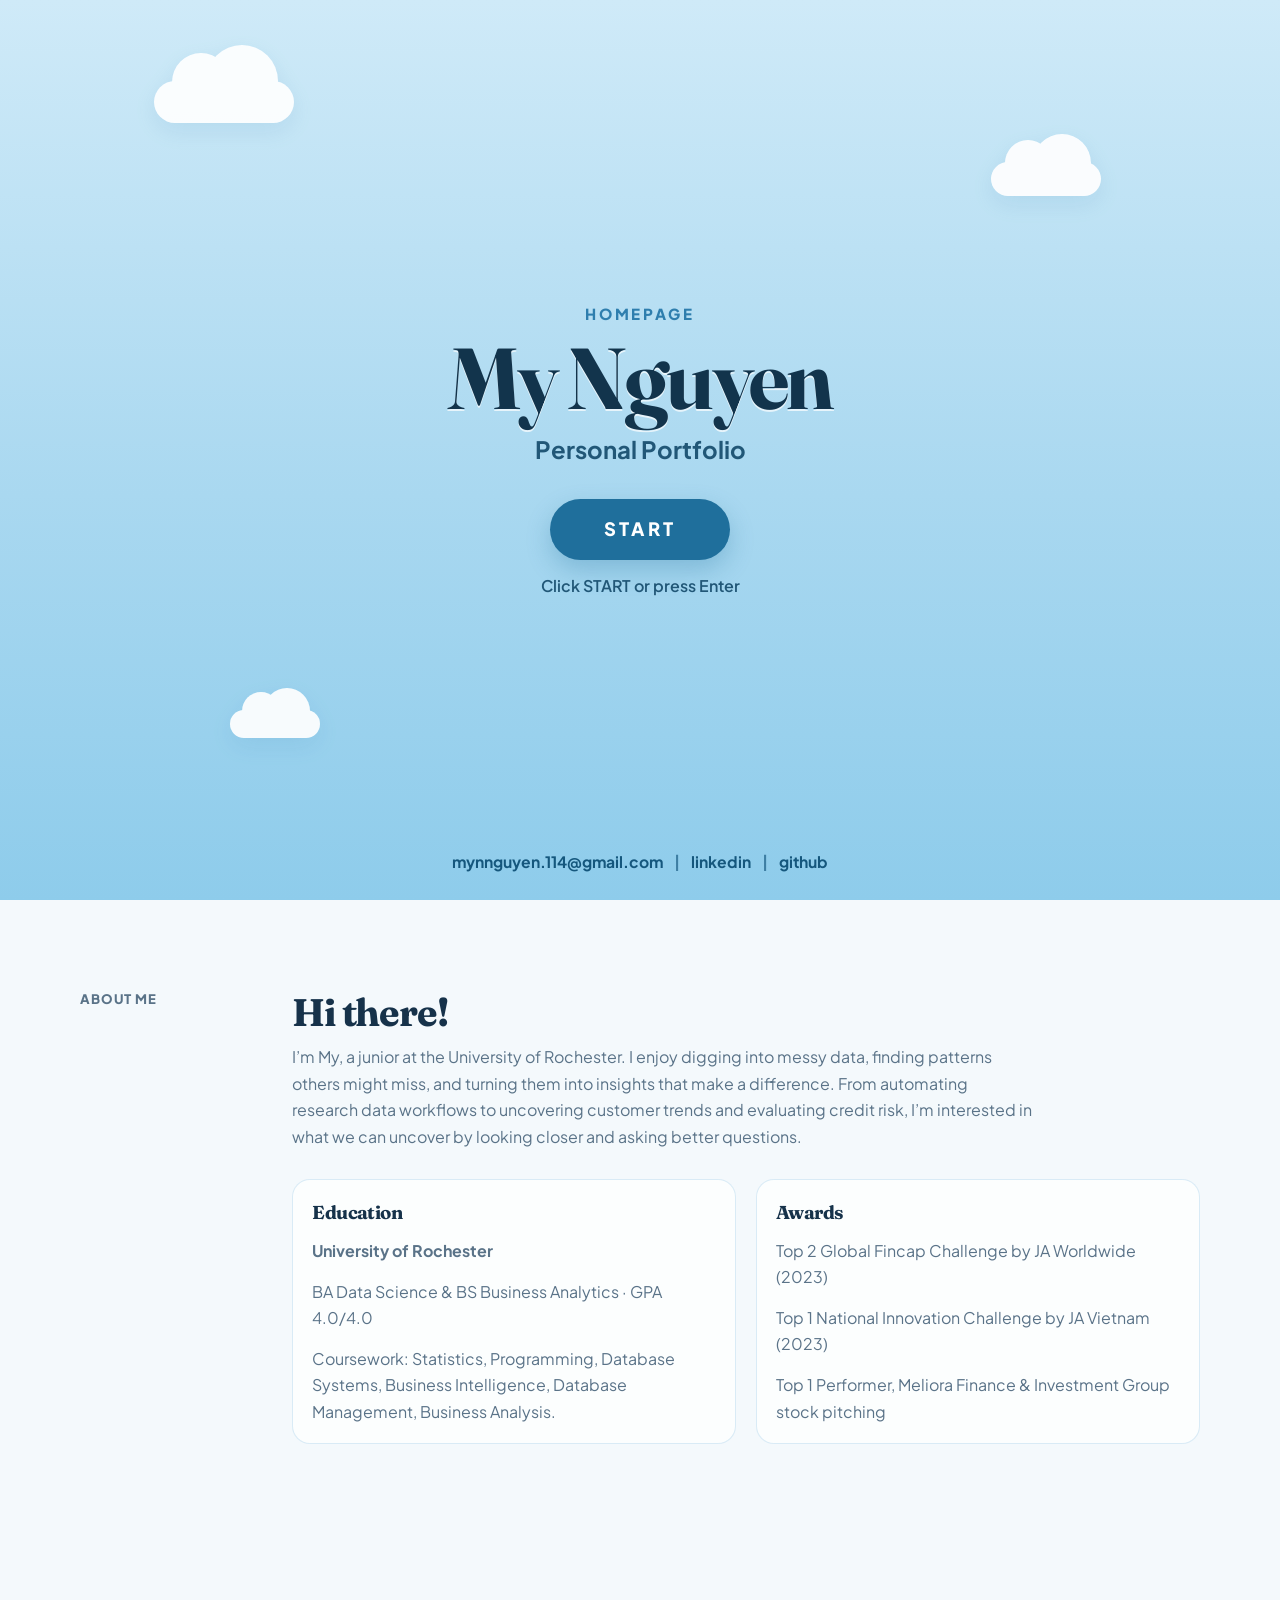
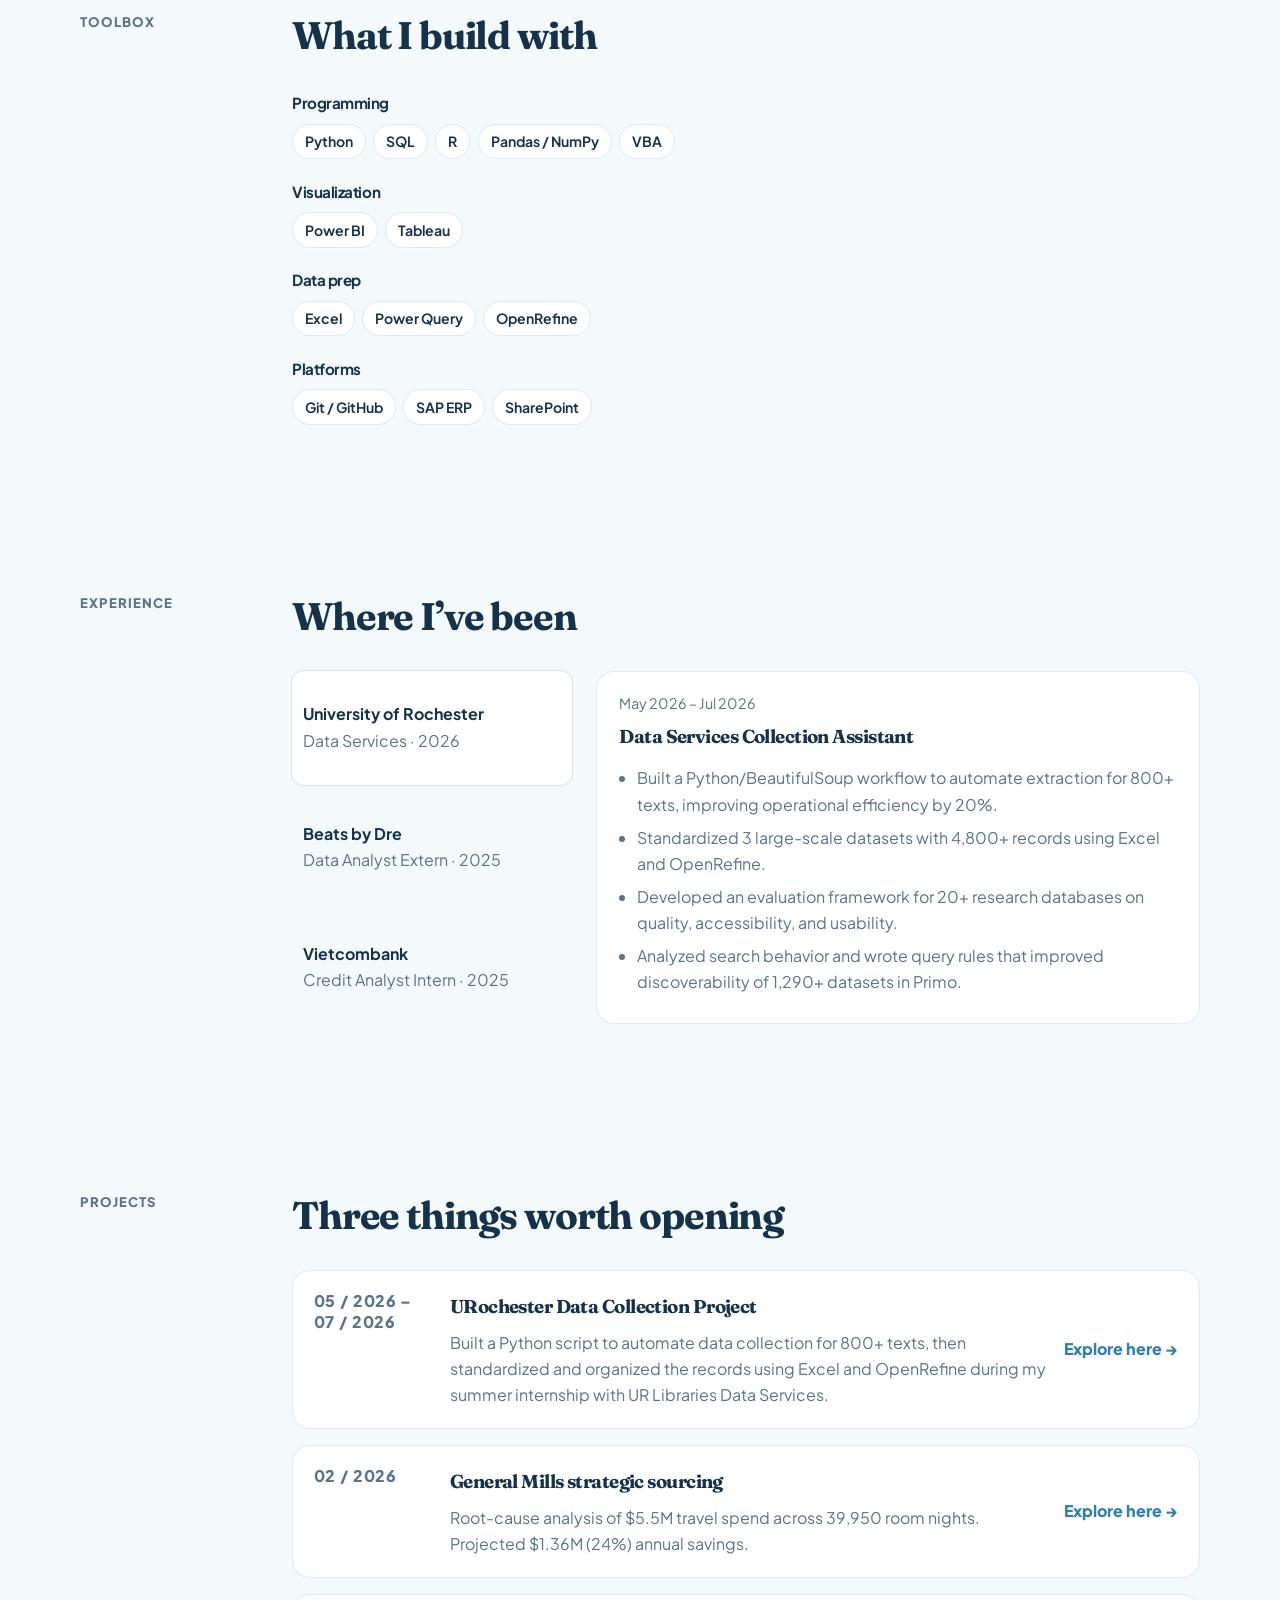
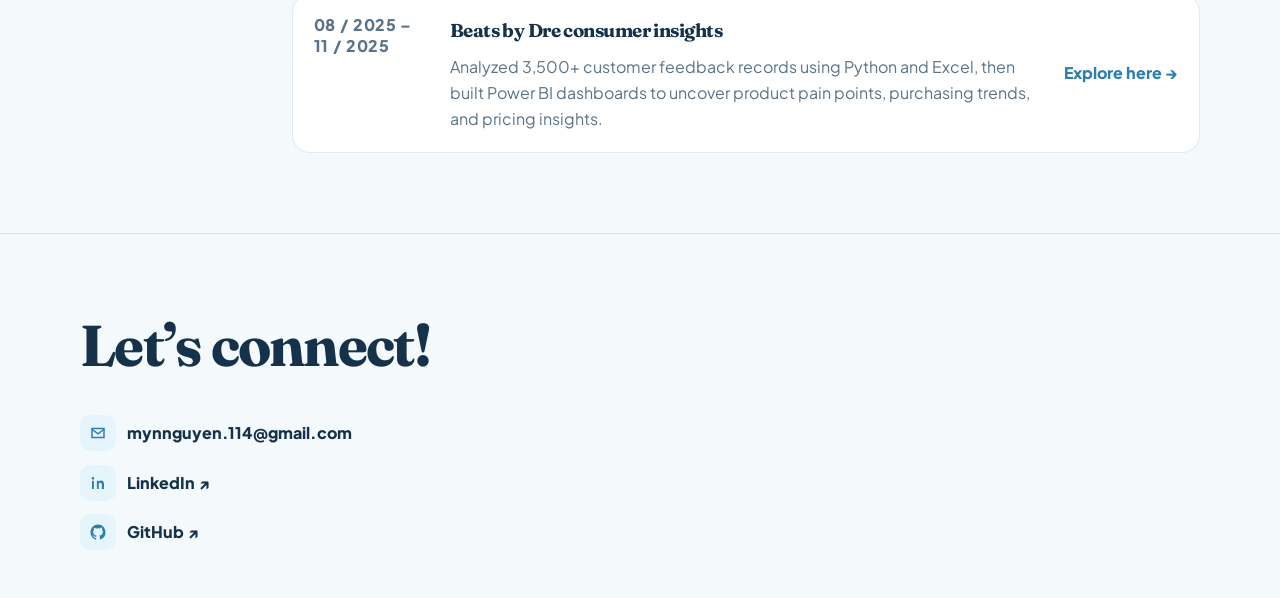
==== index.html @ 5aafb731 "add portfolio website" ====
<!DOCTYPE html>
<html lang="en">
<head>
  <meta charset="UTF-8" />
  <meta name="viewport" content="width=device-width, initial-scale=1.0" />
  <title>My Nguyen | Personal Portfolio</title>
  <meta name="description" content="Personal portfolio of My Nguyen — Aspiring Data Scientist/Data Analyst curious about the patterns and possibilities hidden in data." />
  <link rel="preconnect" href="https://fonts.googleapis.com" />
  <link rel="preconnect" href="https://fonts.gstatic.com" crossorigin />
  <link href="https://fonts.googleapis.com/css2?family=Fraunces:opsz,wght@9..144,500;9..144,650;9..144,700&family=Plus+Jakarta+Sans:wght@400;500;600;700;800&display=swap" rel="stylesheet" />
  <style>
    :root {
      --bg: #f4f9fc;
      --bg-elev: #ffffff;
      --ink: #16324a;
      --muted: #5a7388;
      --line: rgba(92, 168, 214, 0.22);
      --blue: #89c9e8;
      --blue-mid: #5aaad4;
      --blue-deep: #2e7eae;
      --blue-soft: #e6f4fb;
      --shadow: 0 18px 40px rgba(46, 126, 174, 0.1);
      --max: 1120px;
    }
    * { box-sizing: border-box; margin: 0; padding: 0; }
    html { scroll-behavior: smooth; scroll-padding-top: 88px; }
    body {
      font-family: "Plus Jakarta Sans", sans-serif;
      background: var(--bg);
      color: var(--ink);
      line-height: 1.65;
      overflow-x: hidden;
    }
    body::before {
      content: "";
      position: fixed;
      inset: 0;
      pointer-events: none;
      background-image:
        linear-gradient(rgba(90, 170, 212, 0.08) 1px, transparent 1px),
        linear-gradient(90deg, rgba(90, 170, 212, 0.08) 1px, transparent 1px);
      background-size: 72px 72px;
      z-index: 0;
    }
    a { color: inherit; text-decoration: none; }
    .wrap { width: min(var(--max), calc(100% - 2rem)); margin-inline: auto; position: relative; z-index: 1; }
    section { padding: 5rem 0; }
    h1, h2, h3 { font-family: Fraunces, Georgia, serif; letter-spacing: -0.03em; }
    h2 { font-size: clamp(1.8rem, 3vw, 2.5rem); }

    header {
      position: sticky;
      top: 0;
      z-index: 20;
      backdrop-filter: blur(16px);
      background: rgba(244, 249, 252, 0.86);
      border-bottom: 1px solid var(--line);
    }
    .nav {
      display: flex;
      align-items: center;
      justify-content: space-between;
      min-height: 72px;
      gap: 1rem;
    }
    .logo {
      width: 42px;
      height: 42px;
      border-radius: 10px;
      background: #7ec8e8;
      color: #12344c;
      display: grid;
      place-items: center;
      font-weight: 800;
      font-size: 0.85rem;
    }
    nav ul { list-style: none; display: flex; gap: 1.35rem; font-weight: 700; }
    nav a { color: var(--muted); }
    nav a:hover, nav a.active { color: var(--ink); }
    .menu-btn {
      display: none;
      border: 1px solid var(--line);
      background: #fff;
      border-radius: 999px;
      padding: 0.45rem 0.85rem;
      font-weight: 700;
      cursor: pointer;
    }

    .hero { min-height: calc(100vh - 72px); display: grid; align-content: center; padding-top: 4rem; }
    .hero .meta { color: var(--muted); font-size: 0.85rem; font-weight: 700; letter-spacing: 0.16em; text-transform: uppercase; margin-bottom: 1.4rem; }
    .hero h1 { font-size: clamp(3.2rem, 9vw, 7rem); line-height: 0.92; }
    .hero h1 em { font-style: normal; color: var(--blue-deep); }
    .hero .lead { max-width: 40rem; margin-top: 1.4rem; font-size: 1.15rem; color: var(--muted); }
    .hero .lead strong { color: var(--ink); font-weight: 700; }
    .cta-row { display: flex; flex-wrap: wrap; gap: 0.8rem; margin-top: 1.8rem; }
    .btn {
      display: inline-flex;
      align-items: center;
      gap: 0.4rem;
      padding: 0.78rem 1.15rem;
      border-radius: 999px;
      font-weight: 800;
      border: 1.5px solid var(--ink);
    }
    .btn-primary { background: var(--ink); color: #f4f9fc; }
    .btn-primary:hover { background: var(--blue-deep); border-color: var(--blue-deep); }
    .btn-ghost { background: #fff; }
    .btn-ghost:hover { border-color: var(--blue-mid); color: var(--blue-deep); }

    .split {
      display: grid;
      grid-template-columns: 180px 1fr;
      gap: 2rem;
      align-items: start;
    }
    .split > .label {
      font-size: 0.82rem;
      font-weight: 800;
      letter-spacing: 0.08em;
      text-transform: uppercase;
      color: var(--muted);
      padding-top: 0.45rem;
    }
    .about p { color: var(--muted); max-width: 62ch; }
    .about p + p { margin-top: 0.9rem; }
    .edu-awards {
      display: grid;
      grid-template-columns: 1fr 1fr;
      gap: 1.2rem;
      margin-top: 1.8rem;
    }
    .panel {
      border: 1px solid var(--line);
      border-radius: 18px;
      padding: 1.15rem 1.2rem;
      background: rgba(255,255,255,0.72);
    }
    .panel h3 { margin-bottom: 0.55rem; }
    .panel p { color: var(--muted); margin-top: 0.35rem; }

    .skill-groups { display: grid; gap: 1.2rem; }
    .skill-groups h3 { font-family: "Plus Jakarta Sans", sans-serif; font-size: 0.95rem; margin-bottom: 0.55rem; }
    .chips { display: flex; flex-wrap: wrap; gap: 0.45rem; }
    .chip {
      border: 1px solid var(--line);
      background: #fff;
      border-radius: 999px;
      padding: 0.32rem 0.75rem;
      font-size: 0.88rem;
      font-weight: 650;
    }

    .exp-layout {
      display: grid;
      grid-template-columns: 280px 1fr;
      gap: 1.5rem;
    }
    .exp-nav { display: grid; gap: 0.35rem; }
    .exp-tab {
      text-align: left;
      border: 0;
      background: transparent;
      padding: 0.75rem 0.7rem;
      border-radius: 12px;
      cursor: pointer;
      font: inherit;
      color: var(--muted);
    }
    .exp-tab strong { display: block; color: var(--ink); }
    .exp-tab.active { background: #fff; box-shadow: 0 0 0 1px var(--line); }
    .exp-detail {
      border: 1px solid var(--line);
      border-radius: 18px;
      padding: 1.3rem 1.4rem;
      background: #fff;
      min-height: 280px;
    }
    .exp-detail .when { color: var(--muted); font-size: 0.9rem; }
    .exp-detail h3 { margin: 0.35rem 0 0.8rem; }
    .exp-detail ul { margin-left: 1.1rem; color: var(--muted); }
    .exp-detail li { margin-bottom: 0.4rem; }
    .exp-panel { display: none; }
    .exp-panel.active { display: block; }

    .work-list { display: grid; gap: 1rem; }
    .work-card {
      display: grid;
      grid-template-columns: 120px 1fr auto;
      gap: 1rem;
      align-items: start;
      border: 1px solid var(--line);
      border-radius: 18px;
      padding: 1.2rem 1.3rem;
      background: #fff;
    }
    .work-card:hover { border-color: var(--blue-mid); }
    .work-num { font-weight: 800; color: var(--blue-deep); letter-spacing: 0.04em; line-height: 1.35; }
    .work-card h3 { margin: 0.15rem 0 0.4rem; }
    .work-card p { color: var(--muted); }
    .work-link {
      font-weight: 800;
      color: var(--blue-deep);
      white-space: nowrap;
      align-self: center;
    }
    .work-link:hover { text-decoration: underline; }

    footer {
      border-top: 1px solid var(--line);
      padding: 4rem 0 3rem;
    }
    footer h2 { font-size: clamp(2.2rem, 5vw, 3.6rem); margin-bottom: 1.4rem; }
    .contact-row {
      display: flex;
      flex-direction: column;
      align-items: flex-start;
      gap: 0.85rem;
      font-weight: 800;
    }
    .contact-row a {
      display: inline-flex;
      align-items: center;
      gap: 0.7rem;
    }
    .contact-row a:hover { color: var(--blue-deep); text-decoration: underline; }
    .contact-icon {
      width: 36px;
      height: 36px;
      border-radius: 10px;
      background: var(--blue-soft);
      color: var(--blue-deep);
      display: grid;
      place-items: center;
      flex-shrink: 0;
    }

    .start-screen {
      position: fixed;
      inset: 0;
      z-index: 80;
      display: grid;
      place-items: center;
      background: linear-gradient(180deg, #cfeaf8 0%, #a9d8f0 55%, #8ecceb 100%);
      overflow: hidden;
      text-align: center;
      padding: 1.5rem;
    }
    .start-screen.is-leaving { opacity: 0; pointer-events: none; transition: opacity 0.45s ease; }
    .start-screen.is-gone { display: none; }
    .cloud {
      position: absolute;
      background: #fff;
      border-radius: 999px;
      opacity: 0.92;
      filter: drop-shadow(0 8px 12px rgba(46, 126, 174, 0.12));
    }
    .cloud::before, .cloud::after {
      content: "";
      position: absolute;
      background: #fff;
      border-radius: 50%;
    }
    .cloud-a { width: 140px; height: 42px; top: 9%; left: 12%; animation: drift 18s linear infinite; }
    .cloud-a::before { width: 58px; height: 58px; left: 18px; top: -28px; }
    .cloud-a::after { width: 72px; height: 72px; left: 52px; top: -36px; }
    .cloud-b { width: 110px; height: 34px; top: 18%; right: 14%; animation: drift 22s linear infinite reverse; }
    .cloud-b::before { width: 46px; height: 46px; left: 14px; top: -22px; }
    .cloud-b::after { width: 58px; height: 58px; left: 42px; top: -28px; }
    .cloud-c { width: 90px; height: 28px; bottom: 18%; left: 18%; animation: drift 20s linear infinite; }
    .cloud-c::before { width: 38px; height: 38px; left: 12px; top: -18px; }
    .cloud-c::after { width: 46px; height: 46px; left: 34px; top: -22px; }
    @keyframes drift {
      0%, 100% { transform: translateX(0); }
      50% { transform: translateX(18px); }
    }
    .start-inner { position: relative; z-index: 1; }
    .start-kicker {
      font-size: 0.95rem;
      font-weight: 800;
      letter-spacing: 0.18em;
      text-transform: uppercase;
      color: var(--blue-deep);
      margin-bottom: 0.6rem;
    }
    .start-inner h1 {
      font-size: clamp(3rem, 8vw, 5.4rem);
      color: #12344c;
      line-height: 1;
      text-shadow: 0 2px 0 rgba(255, 255, 255, 0.7);
    }
    .start-sub {
      margin: 0.55rem 0 1.8rem;
      font-size: clamp(1.15rem, 2.4vw, 1.5rem);
      font-weight: 700;
      color: #215777;
    }
    .start-btn {
      display: inline-flex;
      align-items: center;
      justify-content: center;
      min-width: 180px;
      padding: 0.95rem 1.8rem;
      border: 0;
      border-radius: 999px;
      background: #1f6f9c;
      color: #fff;
      font: inherit;
      font-size: 1.15rem;
      font-weight: 800;
      letter-spacing: 0.18em;
      cursor: pointer;
      box-shadow: 0 10px 24px rgba(31, 111, 156, 0.28);
      animation: pulse 1.8s ease-in-out infinite;
    }
    .start-btn:hover, .start-btn:focus-visible {
      background: #15577d;
      outline: 3px solid #fff;
      outline-offset: 3px;
    }
    @keyframes pulse {
      0%, 100% { transform: translateY(0); }
      50% { transform: translateY(-5px); }
    }
    .start-hint { margin-top: 0.85rem; color: #215777; font-weight: 600; }
    .start-links {
      position: absolute;
      bottom: 1.6rem;
      left: 50%;
      transform: translateX(-50%);
      z-index: 1;
      display: flex;
      align-items: center;
      gap: 0.7rem;
      font-weight: 700;
      color: #15577d;
      font-size: 0.98rem;
      white-space: nowrap;
    }
    .start-links a:hover { text-decoration: underline; }
    .start-sep { color: #3d7ea3; }
    body.start-lock { overflow: hidden; }
    @media (prefers-reduced-motion: reduce) {
      .cloud, .start-btn { animation: none; }
      .start-screen.is-leaving { transition: none; }
    }

    @media (max-width: 860px) {
      .split, .edu-awards, .exp-layout, .work-card {
        grid-template-columns: 1fr;
      }
      .work-link { justify-self: start; }
      nav ul {
        display: none;
        position: absolute;
        right: 1rem;
        top: 72px;
        flex-direction: column;
        background: #fff;
        border: 1px solid var(--line);
        border-radius: 14px;
        padding: 0.8rem 1rem;
        box-shadow: var(--shadow);
      }
      nav ul.open { display: flex; }
      .menu-btn { display: inline-block; }
      section { padding: 3.4rem 0; }
    }
  </style>
</head>
<body class="start-lock">
  <div class="start-screen" id="startScreen" role="dialog" aria-label="Start screen">
    <span class="cloud cloud-a" aria-hidden="true"></span>
    <span class="cloud cloud-b" aria-hidden="true"></span>
    <span class="cloud cloud-c" aria-hidden="true"></span>
    <div class="start-inner">
      <p class="start-kicker">Homepage</p>
      <h1>My Nguyen</h1>
      <p class="start-sub">Personal Portfolio</p>
      <button class="start-btn" id="startBtn" type="button">START</button>
      <p class="start-hint">Click START or press Enter</p>
    </div>
    <p class="start-links">
      <a href="mailto:mynnguyen.114@gmail.com">mynnguyen.114@gmail.com</a>
      <span class="start-sep" aria-hidden="true">|</span>
      <a href="https://www.linkedin.com/in/mynguyen1104/" target="_blank" rel="noopener">linkedin</a>
      <span class="start-sep" aria-hidden="true">|</span>
      <a href="https://github.com/mynguyen121" target="_blank" rel="noopener">github</a>
    </p>
  </div>

  <header>
    <div class="wrap nav">
      <a class="logo" href="#top">MN</a>
      <button class="menu-btn" id="menuBtn" aria-expanded="false" aria-controls="navLinks">Menu</button>
      <nav>
        <ul id="navLinks">
          <li><a href="#about">About</a></li>
          <li><a href="#skills">Skills</a></li>
          <li><a href="#experience">Experience</a></li>
          <li><a href="#work">Projects</a></li>
          <li><a href="#contact">Contact</a></li>
        </ul>
      </nav>
    </div>
  </header>

  <main id="top" class="wrap">
    <section class="hero" id="home">
      <p class="meta">Junior · University of Rochester</p>
      <h1>My<em> Nguyen</em></h1>
      <p class="lead">
        Aspiring Data Scientist/Data Analyst curious about the
        <strong>patterns and possibilities</strong> hidden in data.
      </p>
      <div class="cta-row">
        <a class="btn btn-primary" href="#work">See the work</a>
        <a class="btn btn-ghost" href="#experience">See my experience</a>
      </div>
    </section>

    <section id="about me" class="about">
      <div class="split">
        <p class="label">About Me</p>
        <div>
          <h2>Hi there!</h2>
          <p>
            I’m My, a junior at the University of Rochester. I enjoy
            digging into messy data, finding patterns others might miss, and turning
            them into insights that make a difference. From automating research data
            workflows to uncovering customer trends and evaluating credit risk, I’m
            interested in what we can uncover by looking closer and asking better questions.
          </p>
          <div class="edu-awards">
            <article class="panel">
              <h3>Education</h3>
              <p><strong>University of Rochester</strong></p>
              <p>BA Data Science &amp; BS Business Analytics · GPA 4.0/4.0</p>
              <p>Coursework: Statistics, Programming, Database Systems, Business Intelligence, Database Management, Business Analysis.</p>
            </article>
            <article class="panel">
              <h3>Awards</h3>
              <p>Top 2 Global Fincap Challenge by JA Worldwide (2023)</p>
              <p>Top 1 National Innovation Challenge by JA Vietnam (2023)</p>
              <p>Top 1 Performer, Meliora Finance &amp; Investment Group stock pitching</p>
            </article>
          </div>
        </div>
      </div>
    </section>

    <section id="skills">
      <div class="split">
        <p class="label">Toolbox</p>
        <div>
          <h2>What I build with</h2>
          <div class="skill-groups" style="margin-top: 1.4rem;">
            <div>
              <h3>Programming</h3>
              <div class="chips">
                <span class="chip">Python</span>
                <span class="chip">SQL</span>
                <span class="chip">R</span>
                <span class="chip">Pandas / NumPy</span>
                <span class="chip">VBA</span>
              </div>
            </div>
            <div>
              <h3>Visualization</h3>
              <div class="chips">
                <span class="chip">Power BI</span>
                <span class="chip">Tableau</span>
              </div>
            </div>
            <div>
              <h3>Data prep</h3>
              <div class="chips">
                <span class="chip">Excel</span>
                <span class="chip">Power Query</span>
                <span class="chip">OpenRefine</span>
              </div>
            </div>
            <div>
              <h3>Platforms</h3>
              <div class="chips">
                <span class="chip">Git / GitHub</span>
                <span class="chip">SAP ERP</span>
                <span class="chip">SharePoint</span>
              </div>
            </div>
          </div>
        </div>
      </div>
    </section>

    <section id="experience">
      <div class="split">
        <p class="label">Experience</p>
        <div>
          <h2>Where I’ve been</h2>
          <div class="exp-layout" style="margin-top: 1.4rem;">
            <div class="exp-nav" role="tablist">
              <button class="exp-tab active" type="button" data-exp="0"><strong>University of Rochester</strong>Data Services · 2026</button>
              <button class="exp-tab" type="button" data-exp="1"><strong>Beats by Dre</strong>Data Analyst Extern · 2025</button>
              <button class="exp-tab" type="button" data-exp="2"><strong>Vietcombank</strong>Credit Analyst Intern · 2025</button>
            </div>
            <div>
              <article class="exp-detail exp-panel active" data-exp="0">
                <p class="when">May 2026 – Jul 2026</p>
                <h3>Data Services Collection Assistant</h3>
                <ul>
                  <li>Built a Python/BeautifulSoup workflow to automate extraction for 800+ texts, improving operational efficiency by 20%.</li>
                  <li>Standardized 3 large-scale datasets with 4,800+ records using Excel and OpenRefine.</li>
                  <li>Developed an evaluation framework for 20+ research databases on quality, accessibility, and usability.</li>
                  <li>Analyzed search behavior and wrote query rules that improved discoverability of 1,290+ datasets in Primo.</li>
                </ul>
              </article>
              <article class="exp-detail exp-panel" data-exp="1">
                <p class="when">Aug 2025 – Nov 2025 · Remote</p>
                <h3>Data Analyst Extern</h3>
                <ul>
                  <li>Ran EDA on 3,500+ consumer feedback records with Python (Pandas, NumPy) and Excel.</li>
                  <li>Built executive Power BI dashboards tracking KPIs, purchase drivers, and $50–$100 / $100–$200 price bands.</li>
                </ul>
              </article>
              <article class="exp-detail exp-panel" data-exp="2">
                <p class="when">Jun 2025 – Aug 2025</p>
                <h3>Credit Analyst Intern</h3>
                <ul>
                  <li>Processed and validated 50+ end-to-end loan applications weekly.</li>
                  <li>Produced 20+ credit grading and financial risk reports from income statements and credit histories.</li>
                  <li>Performed variance analysis of reported property values vs. market data to flag collateral gaps.</li>
                </ul>
              </article>
            </div>
          </div>
        </div>
      </div>
    </section>

    <section id="work">
      <div class="split">
        <p class="label">Projects</p>
        <div>
          <h2>Three things worth opening</h2>
          <div class="work-list" style="margin-top: 1.4rem;">
            <article class="work-card">
              <p class="work-num">05 / 2026 – 07 / 2026</p>
              <div>
                <h3>URochester Data Collection Project</h3>
                <p>Built a Python script to automate data collection for 800+ texts, then standardized and organized the records using Excel and OpenRefine during my summer internship with UR Libraries Data Services.</p>
              </div>
              <a class="work-link" href="https://rochester.figshare.com/authors/My_Nguyen/24165510" target="_blank" rel="noopener">Explore here →</a>
            </article>
            <article class="work-card">
              <p class="work-num">02 / 2026</p>
              <div>
                <h3>General Mills strategic sourcing</h3>
                <p>Root-cause analysis of $5.5M travel spend across 39,950 room nights. Projected $1.36M (24%) annual savings.</p>
              </div>
              <a class="work-link" href="https://drive.google.com/file/d/10__ODlcCllPjVXhKbmg-eaCyUIeVlyck/view" target="_blank" rel="noopener">Explore here →</a>
            </article>
            <article class="work-card">
              <p class="work-num">08 / 2025 –<br>11 / 2025</p>
              <div>
                <h3>Beats by Dre consumer insights</h3>
                <p>Analyzed 3,500+ customer feedback records using Python and Excel, then built Power BI dashboards to uncover product pain points, purchasing trends, and pricing insights.</p>
              </div>
              <a class="work-link" href="https://app.notion.com/p/Beats-by-Dre-Externship-2d32a43c47c080a69445e3071da0aaec" target="_blank" rel="noopener">Explore here →</a>
            </article>
          </div>
        </div>
      </div>
    </section>
  </main>

  <footer id="contact">
    <div class="wrap">
      <h2>Let’s connect!</h2>
      <div class="contact-row">
        <a href="mailto:mynnguyen.114@gmail.com">
          <span class="contact-icon" aria-hidden="true">
            <svg width="18" height="18" viewBox="0 0 24 24" fill="none" stroke="currentColor" stroke-width="2"><path d="M4 6h16v12H4z"/><path d="m4 7 8 6 8-6"/></svg>
          </span>
          mynnguyen.114@gmail.com
        </a>
        <a href="https://www.linkedin.com/in/mynguyen1104/" target="_blank" rel="noopener">
          <span class="contact-icon" aria-hidden="true">
            <svg width="18" height="18" viewBox="0 0 24 24" fill="currentColor"><path d="M6.5 9H4v11h2.5V9zM5.25 4A1.75 1.75 0 1 0 5.25 7.5 1.75 1.75 0 0 0 5.25 4zM20 13.3c0-3.2-1.7-4.7-4-4.7-1.8 0-2.6 1-3.1 1.7V9H10.5c0 1.8 0 11 0 11H13v-6.1c0-.3 0-.7.1-1 .3-.7.9-1.4 2-1.4 1.4 0 2 1.1 2 2.7V20H20z"/></svg>
          </span>
          LinkedIn ↗
        </a>
        <a href="https://github.com/mynguyen121" target="_blank" rel="noopener">
          <span class="contact-icon" aria-hidden="true">
            <svg width="18" height="18" viewBox="0 0 24 24" fill="currentColor"><path d="M12 2C6.48 2 2 6.58 2 12.26c0 4.52 2.87 8.35 6.84 9.71.5.1.68-.22.68-.49 0-.24-.01-.87-.01-1.71-2.78.62-3.37-1.37-3.37-1.37-.45-1.18-1.11-1.5-1.11-1.5-.91-.64.07-.63.07-.63 1 .07 1.53 1.06 1.53 1.06.89 1.56 2.34 1.11 2.91.85.09-.66.35-1.11.63-1.37-2.22-.26-4.56-1.14-4.56-5.07 0-1.12.39-2.03 1.03-2.75-.1-.26-.45-1.3.1-2.71 0 0 .84-.27 2.75 1.05A9.3 9.3 0 0 1 12 6.84c.85.01 1.71.12 2.51.35 1.9-1.32 2.74-1.05 2.74-1.05.55 1.41.2 2.45.1 2.71.64.72 1.03 1.63 1.03 2.75 0 3.94-2.34 4.8-4.57 5.06.36.32.68.94.68 1.9 0 1.37-.01 2.47-.01 2.81 0 .27.18.6.69.49A10.03 10.03 0 0 0 22 12.26C22 6.58 17.52 2 12 2z"/></svg>
          </span>
          GitHub ↗
        </a>
      </div>
    </div>
  </footer>

  <script>
    const startScreen = document.getElementById("startScreen");
    const startBtn = document.getElementById("startBtn");
    function enterSite() {
      if (startScreen.classList.contains("is-leaving") || startScreen.classList.contains("is-gone")) return;
      startScreen.classList.add("is-leaving");
      document.body.classList.remove("start-lock");
      window.setTimeout(() => {
        startScreen.classList.add("is-gone");
        startScreen.setAttribute("aria-hidden", "true");
      }, 450);
    }
    startBtn.addEventListener("click", enterSite);

    const snapSections = [...document.querySelectorAll("main section, footer#contact")];
    let snapping = false;
    function headerHeight() {
      return document.querySelector("header")?.offsetHeight || 72;
    }
    function currentSectionIndex() {
      const line = headerHeight() + 28;
      let idx = 0;
      snapSections.forEach((section, i) => {
        if (section.getBoundingClientRect().top - line <= 8) idx = i;
      });
      return idx;
    }
    function scrollToSection(el) {
      if (!el) return;
      if (el.id === "home" || el.classList.contains("hero")) {
        window.scrollTo({ top: 0, behavior: "smooth" });
        return;
      }
      const pad = parseFloat(getComputedStyle(el).paddingTop) || 0;
      const top = window.scrollY + el.getBoundingClientRect().top + pad - headerHeight() - 16;
      window.scrollTo({ top: Math.max(0, top), behavior: "smooth" });
    }
    function goToSection(delta) {
      if (snapping) return;
      const next = Math.min(snapSections.length - 1, Math.max(0, currentSectionIndex() + delta));
      snapping = true;
      scrollToSection(snapSections[next]);
      window.setTimeout(() => { snapping = false; }, 700);
    }

    document.addEventListener("keydown", (event) => {
      if (event.target.closest("input, textarea, select, [contenteditable]")) return;
      const startVisible = !startScreen.classList.contains("is-gone") && !startScreen.classList.contains("is-leaving");
      if (event.key === "Enter" || event.key === " ") {
        if (event.target.closest("a, button.exp-tab")) return;
        if (startVisible) {
          event.preventDefault();
          enterSite();
        }
        return;
      }
      if (event.key === "ArrowDown" || event.key === "ArrowUp") {
        event.preventDefault();
        if (startVisible) {
          if (event.key === "ArrowDown") enterSite();
          return;
        }
        goToSection(event.key === "ArrowDown" ? 1 : -1);
      }
    });
    if (location.hash && location.hash !== "#top") enterSite();

    const btn = document.getElementById("menuBtn");
    const links = document.getElementById("navLinks");
    btn.addEventListener("click", () => {
      const open = links.classList.toggle("open");
      btn.setAttribute("aria-expanded", String(open));
    });
    links.querySelectorAll("a").forEach((a) => {
      a.addEventListener("click", () => {
        links.classList.remove("open");
        btn.setAttribute("aria-expanded", "false");
      });
    });
    document.querySelectorAll('a[href^="#"]').forEach((a) => {
      a.addEventListener("click", (event) => {
        const id = a.getAttribute("href");
        if (!id || id === "#") return;
        const el = document.querySelector(id === "#top" ? "#home" : id);
        if (!el) return;
        event.preventDefault();
        history.pushState(null, "", id);
        scrollToSection(el);
      });
    });

    const tabs = [...document.querySelectorAll(".exp-tab")];
    const panels = [...document.querySelectorAll(".exp-panel")];
    tabs.forEach((tab) => {
      tab.addEventListener("click", () => {
        const id = tab.dataset.exp;
        tabs.forEach((t) => t.classList.toggle("active", t === tab));
        panels.forEach((p) => p.classList.toggle("active", p.dataset.exp === id));
      });
    });

    const sections = [...document.querySelectorAll("main section[id], footer#contact")];
    const navItems = [...document.querySelectorAll("#navLinks a")];
    function setActiveNav() {
      let current = "";
      let best = 0;
      sections.forEach((section) => {
        const rect = section.getBoundingClientRect();
        const visible = Math.min(rect.bottom, window.innerHeight) - Math.max(rect.top, 72);
        if (visible > best) {
          best = visible;
          current = section.id;
        }
      });
      navItems.forEach((link) => {
        link.classList.toggle("active", link.getAttribute("href") === `#${current}`);
      });
    }
    window.addEventListener("scroll", setActiveNav, { passive: true });
    setActiveNav();
  </script>
</body>
</html>
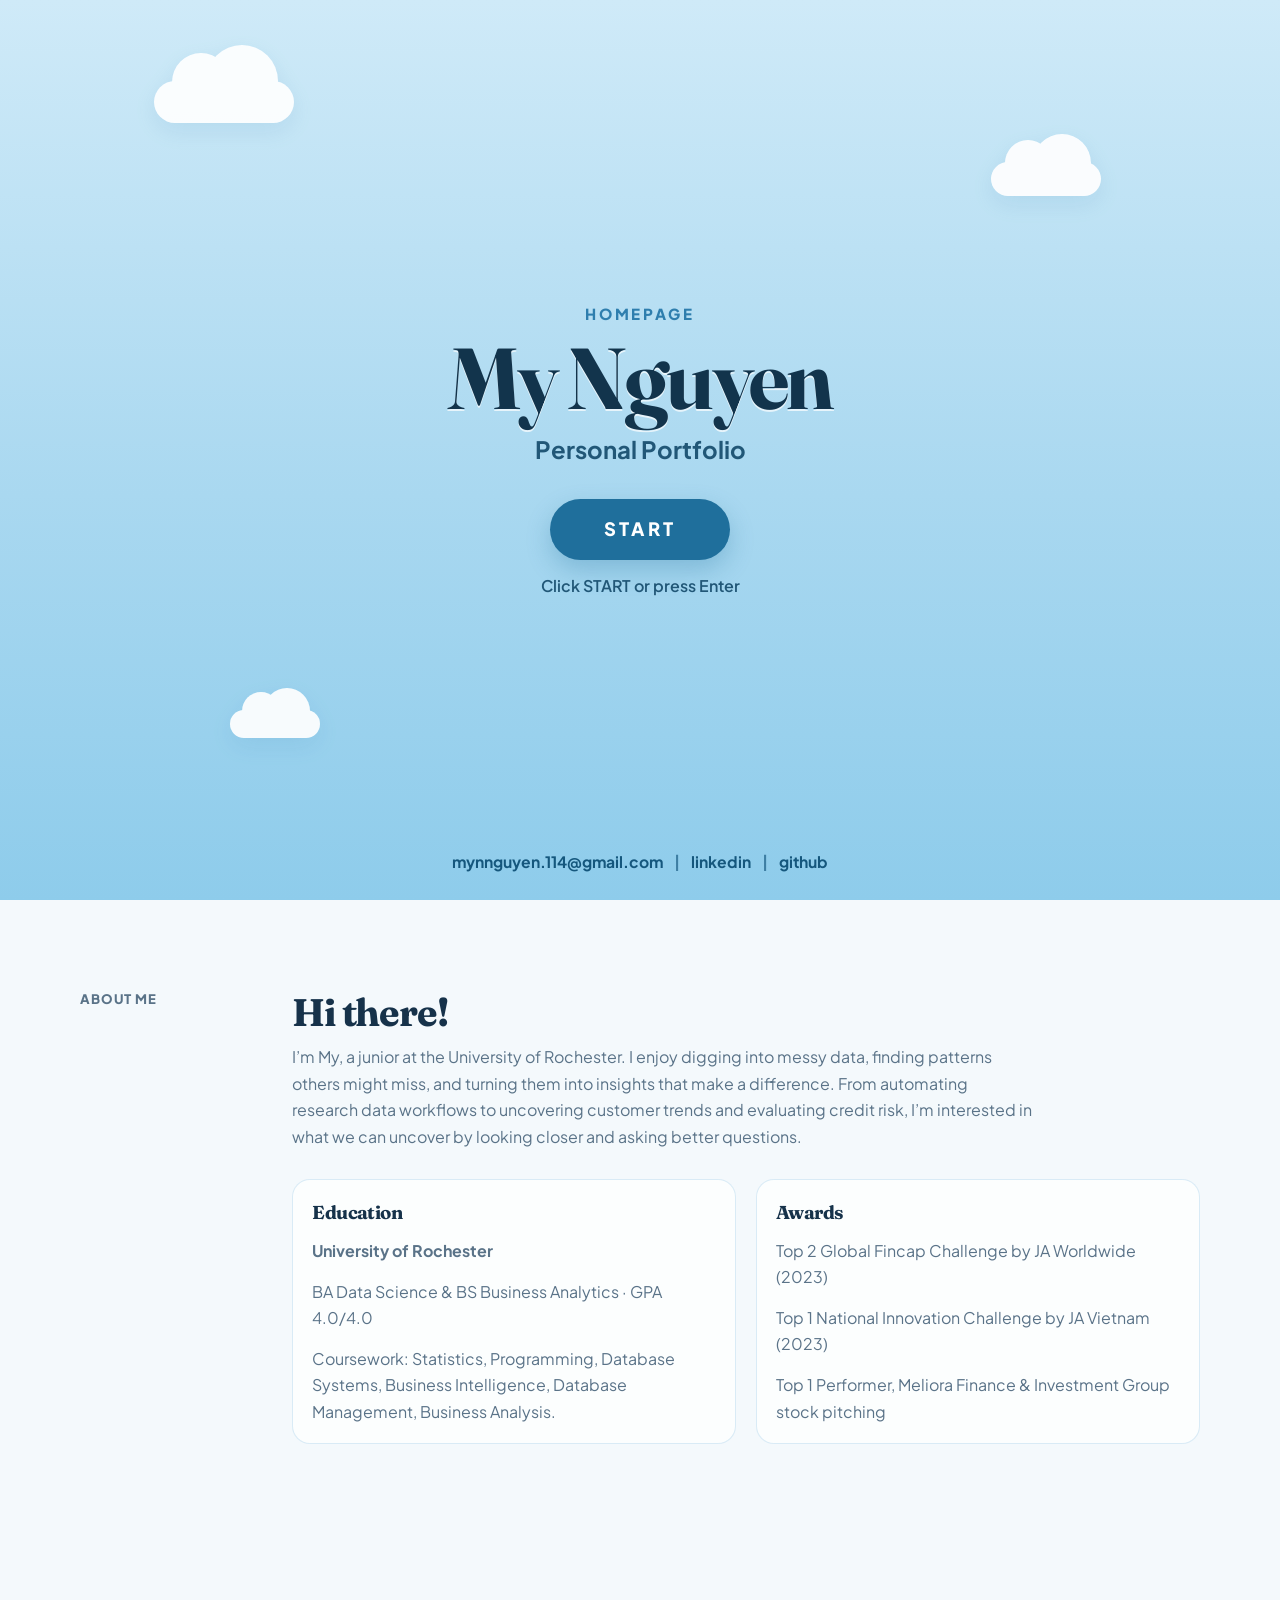
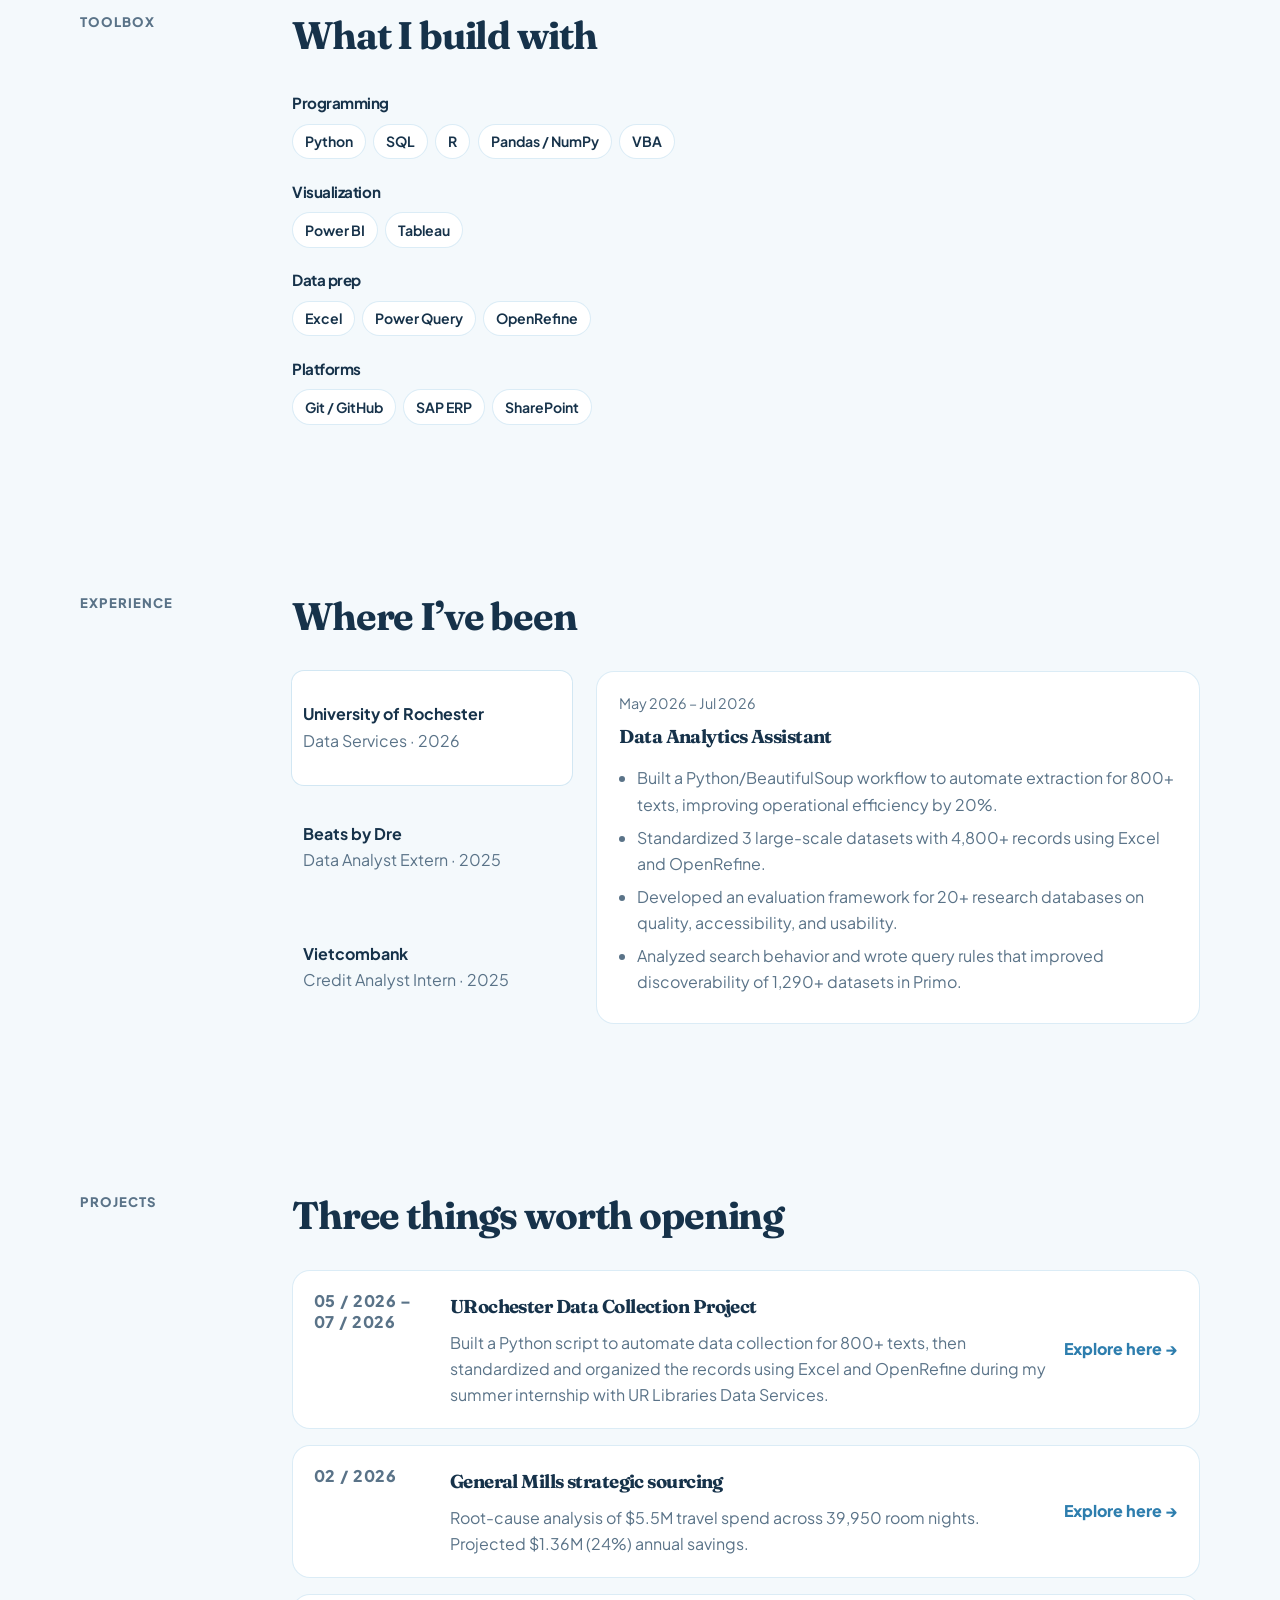
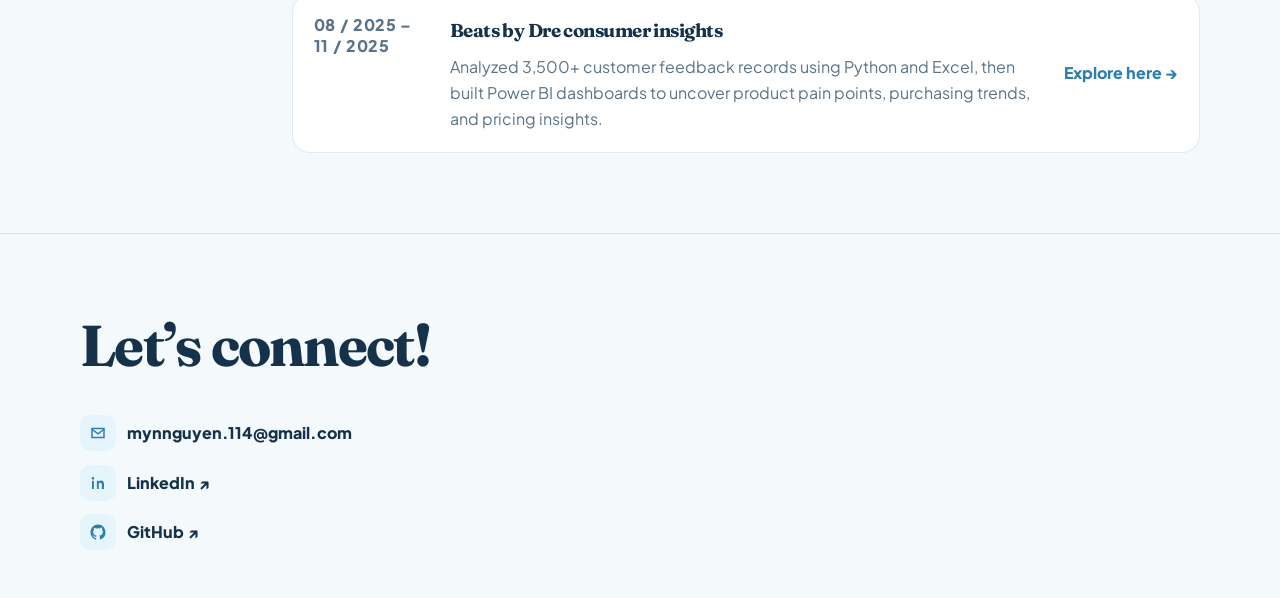
==== commit 71dca8ee: "Change the headings" ====
--- a/index.html
+++ b/index.html
@@ -507,7 +507,7 @@
             <div>
               <article class="exp-detail exp-panel active" data-exp="0">
                 <p class="when">May 2026 – Jul 2026</p>
-                <h3>Data Services Collection Assistant</h3>
+                <h3>Data Analytics Assistant</h3>
                 <ul>
                   <li>Built a Python/BeautifulSoup workflow to automate extraction for 800+ texts, improving operational efficiency by 20%.</li>
                   <li>Standardized 3 large-scale datasets with 4,800+ records using Excel and OpenRefine.</li>
@@ -722,4 +722,4 @@
     setActiveNav();
   </script>
 </body>
-</html>+</html>
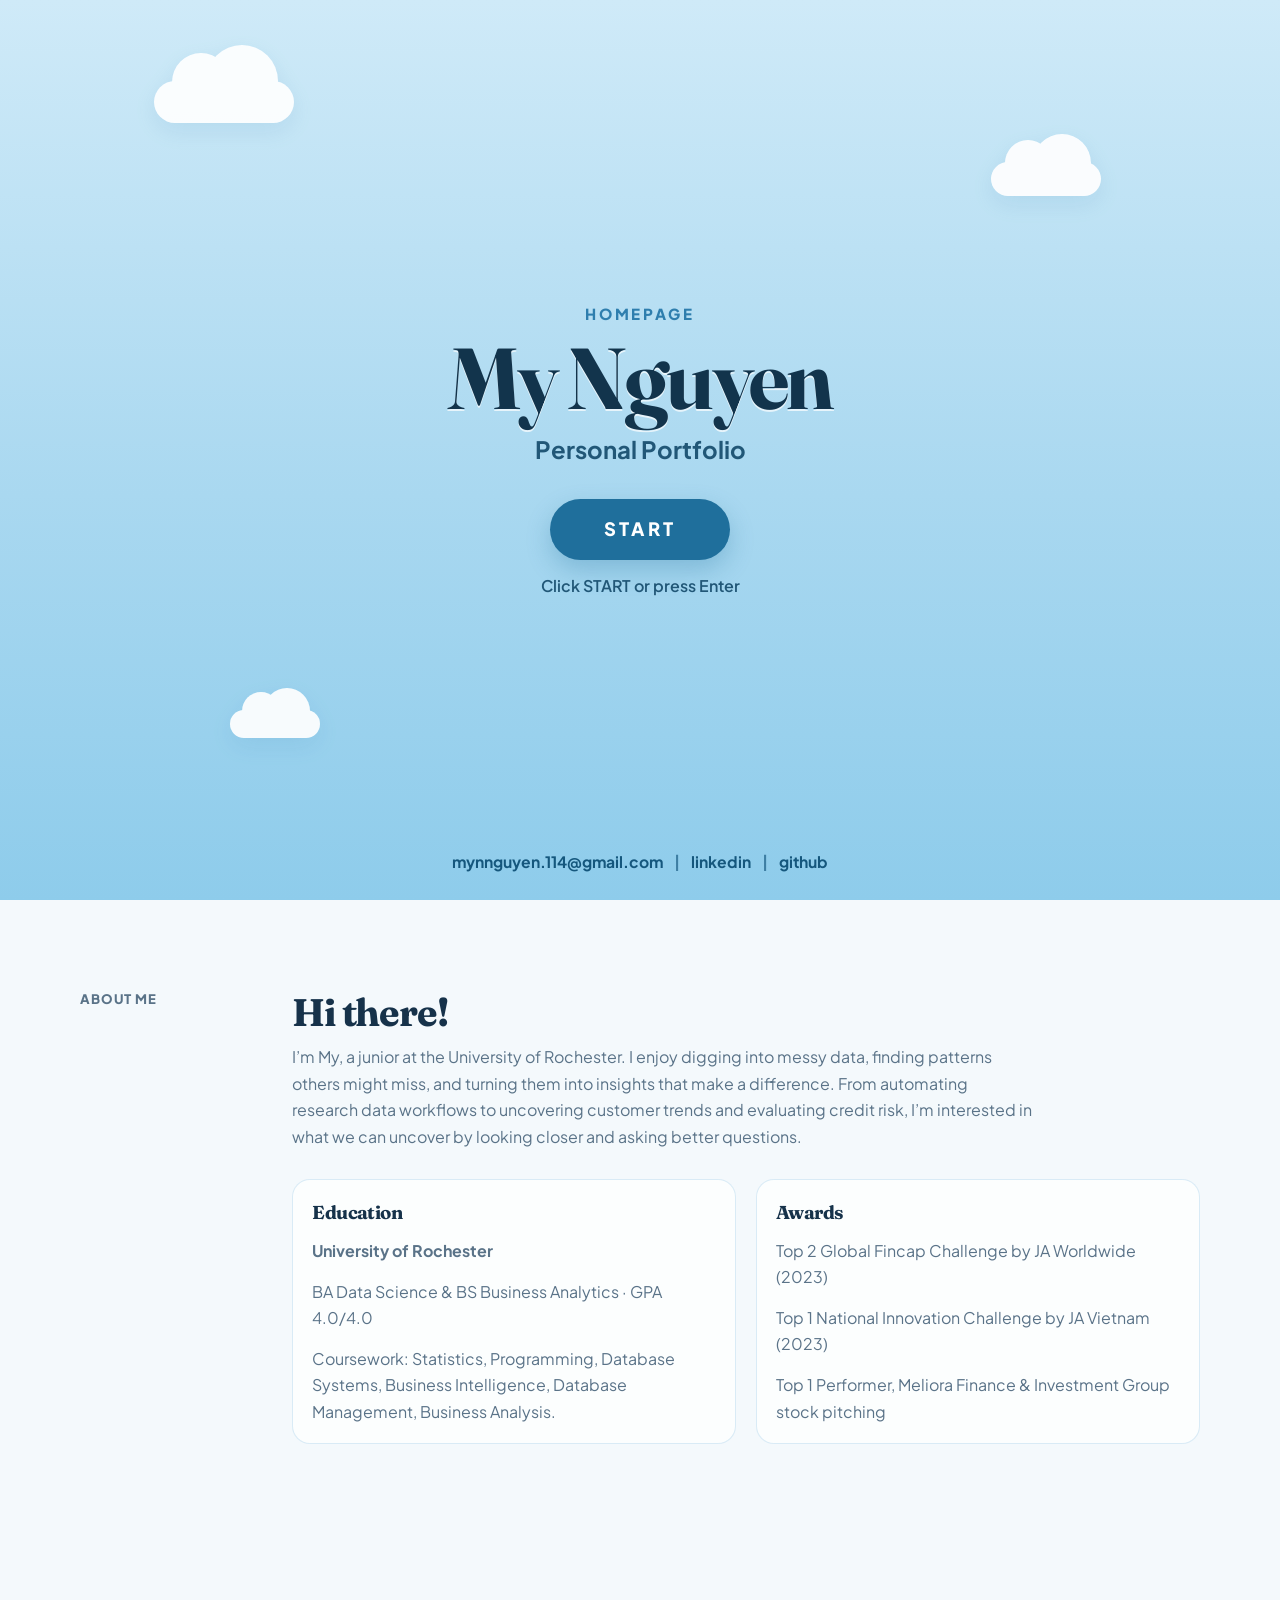
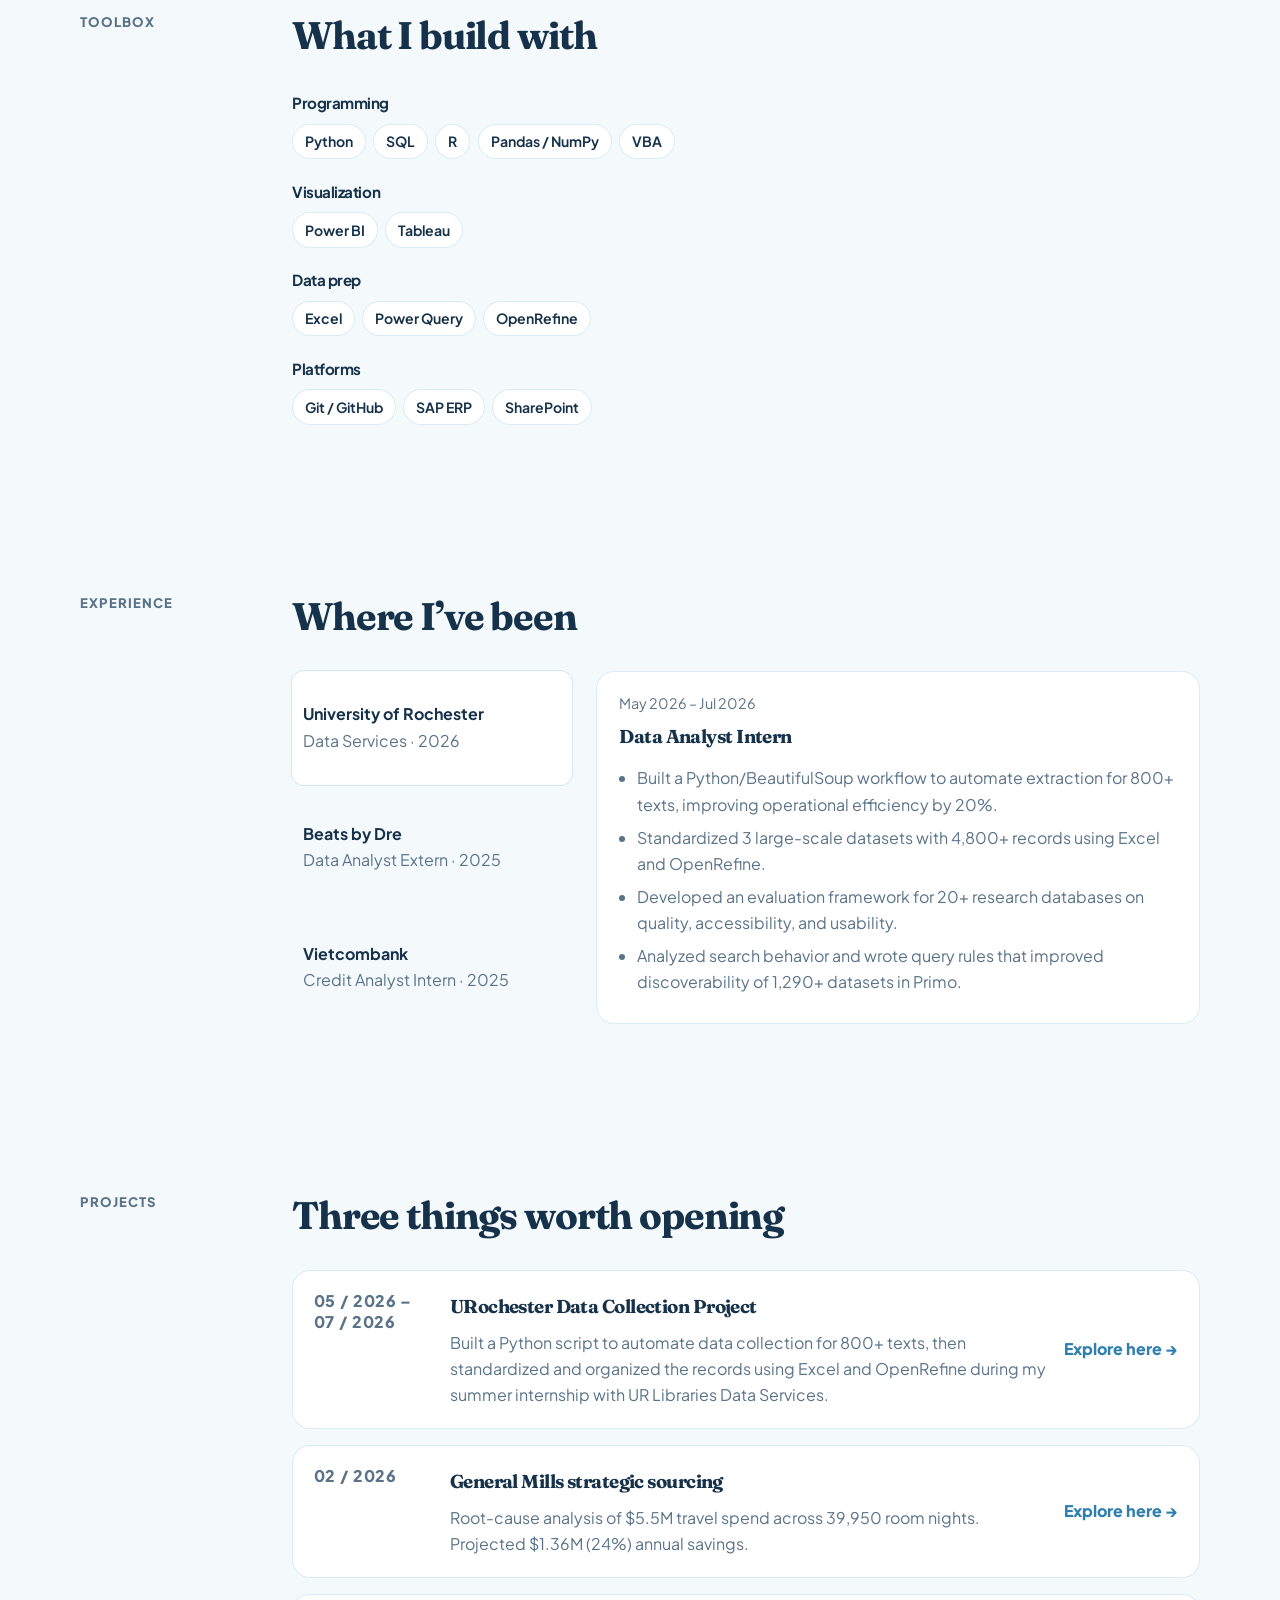
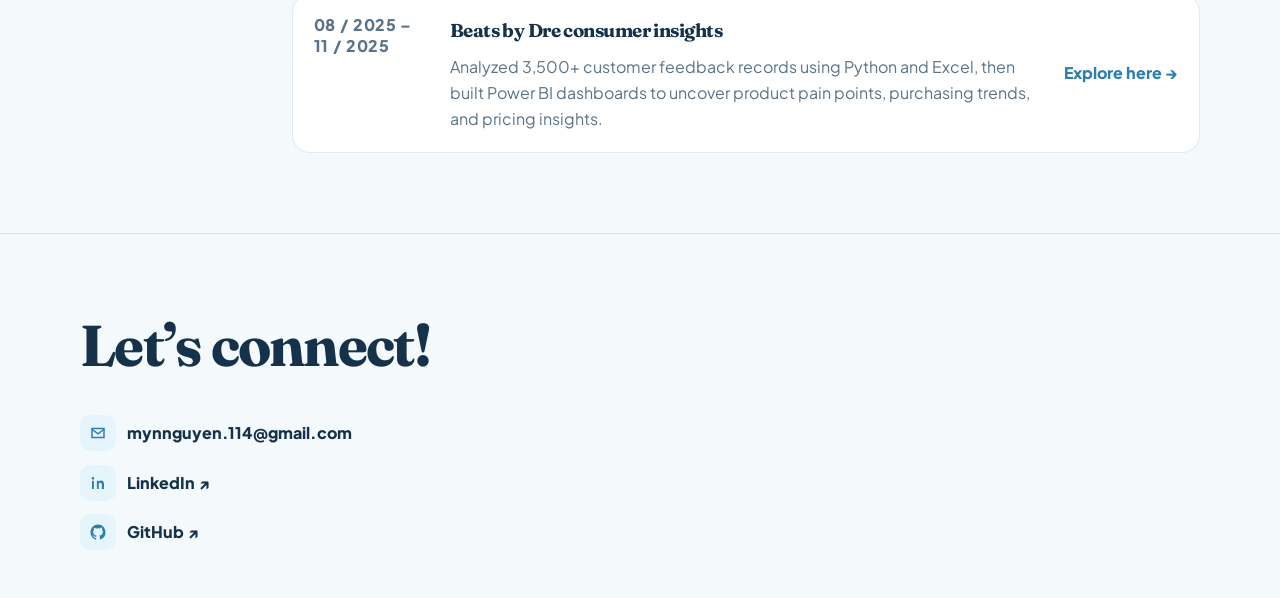
==== commit 30ed2100: "Fix the changing section issue" ====
--- a/index.html
+++ b/index.html
@@ -507,7 +507,7 @@
             <div>
               <article class="exp-detail exp-panel active" data-exp="0">
                 <p class="when">May 2026 – Jul 2026</p>
-                <h3>Data Analytics Assistant</h3>
+                <h3>Data Analyst Intern</h3>
                 <ul>
                   <li>Built a Python/BeautifulSoup workflow to automate extraction for 800+ texts, improving operational efficiency by 20%.</li>
                   <li>Standardized 3 large-scale datasets with 4,800+ records using Excel and OpenRefine.</li>
@@ -620,11 +620,15 @@
       return document.querySelector("header")?.offsetHeight || 72;
     }
     function currentSectionIndex() {
-      const line = headerHeight() + 28;
+      const snapY = headerHeight() + 24;
       let idx = 0;
       snapSections.forEach((section, i) => {
-        if (section.getBoundingClientRect().top - line <= 8) idx = i;
+        const pad = parseFloat(getComputedStyle(section).paddingTop) || 0;
+        if (section.getBoundingClientRect().top + pad <= snapY + 12) idx = i;
       });
+      const atBottom =
+        window.scrollY + window.innerHeight >= document.documentElement.scrollHeight - 8;
+      if (atBottom) idx = snapSections.length - 1;
       return idx;
     }
     function scrollToSection(el) {
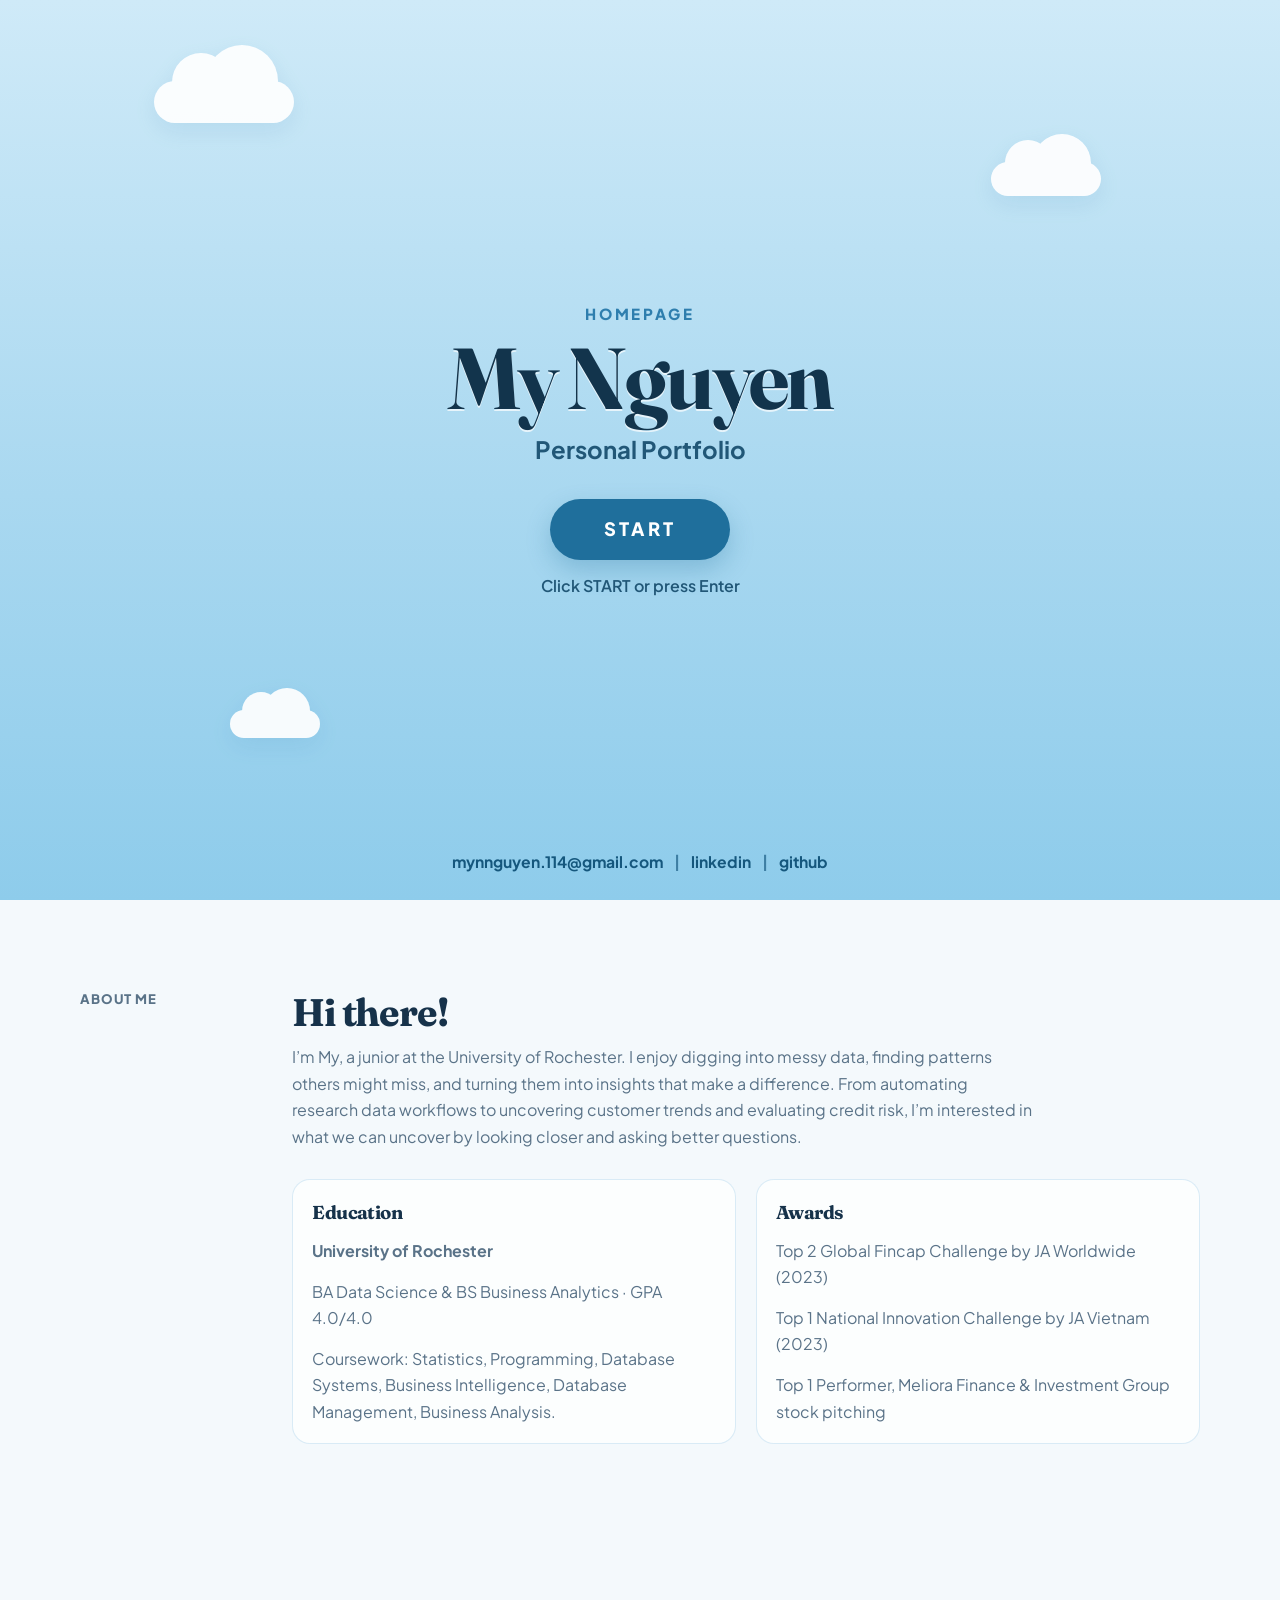
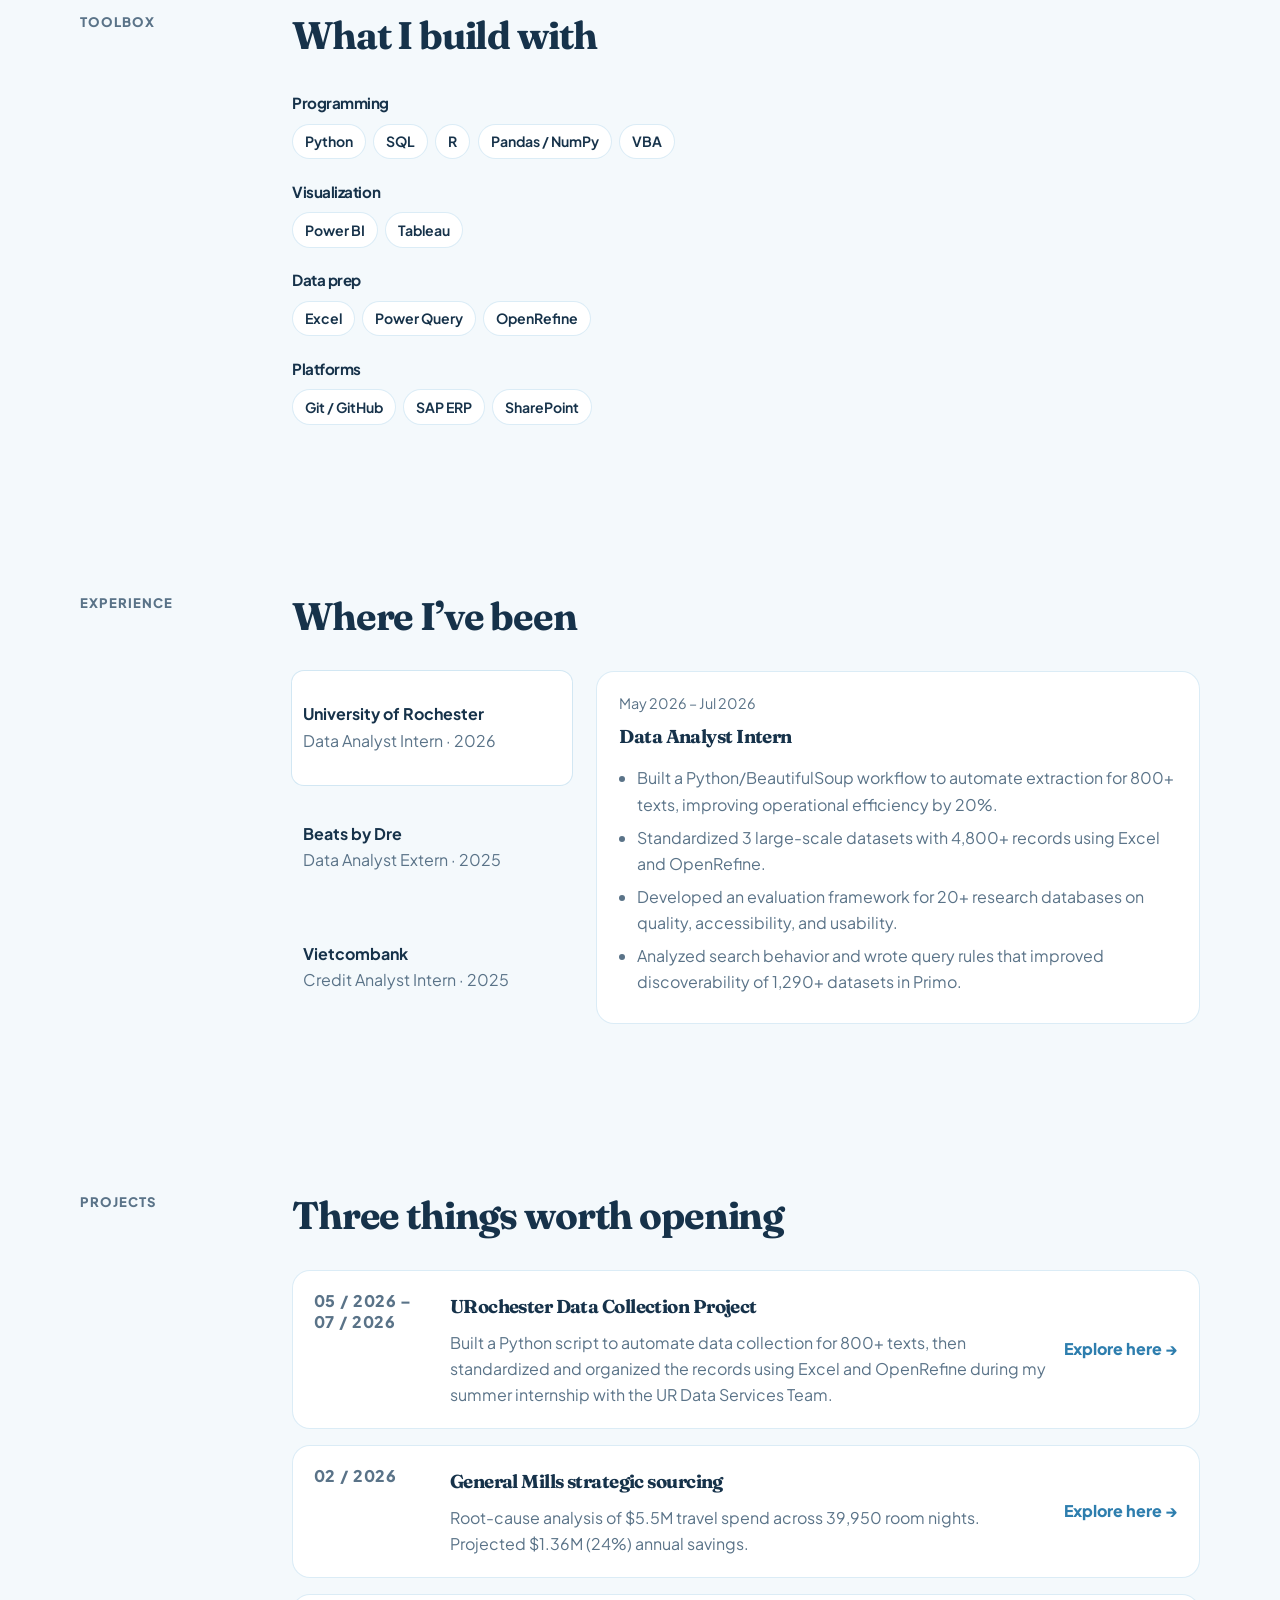
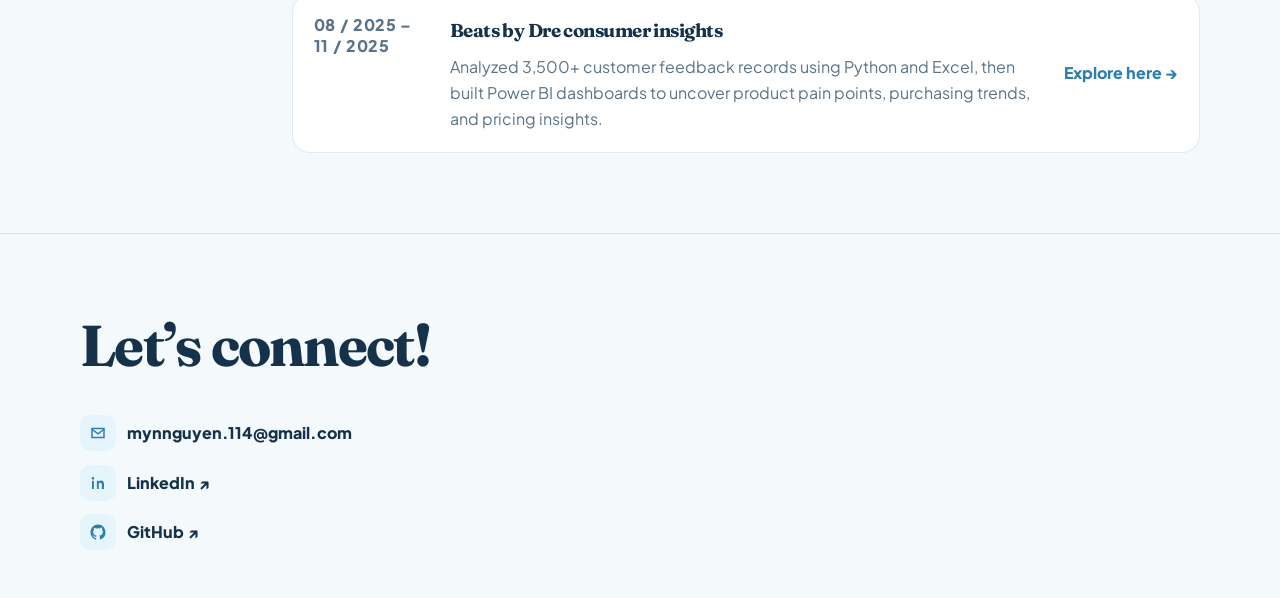
==== commit c76ed67e: "Fix wording" ====
--- a/index.html
+++ b/index.html
@@ -500,7 +500,7 @@
           <h2>Where I’ve been</h2>
           <div class="exp-layout" style="margin-top: 1.4rem;">
             <div class="exp-nav" role="tablist">
-              <button class="exp-tab active" type="button" data-exp="0"><strong>University of Rochester</strong>Data Services · 2026</button>
+              <button class="exp-tab active" type="button" data-exp="0"><strong>University of Rochester</strong>Data Analyst Intern · 2026</button>
               <button class="exp-tab" type="button" data-exp="1"><strong>Beats by Dre</strong>Data Analyst Extern · 2025</button>
               <button class="exp-tab" type="button" data-exp="2"><strong>Vietcombank</strong>Credit Analyst Intern · 2025</button>
             </div>
@@ -548,7 +548,7 @@
               <p class="work-num">05 / 2026 – 07 / 2026</p>
               <div>
                 <h3>URochester Data Collection Project</h3>
-                <p>Built a Python script to automate data collection for 800+ texts, then standardized and organized the records using Excel and OpenRefine during my summer internship with UR Libraries Data Services.</p>
+                <p>Built a Python script to automate data collection for 800+ texts, then standardized and organized the records using Excel and OpenRefine during my summer internship with the UR Data Services Team.</p>
               </div>
               <a class="work-link" href="https://rochester.figshare.com/authors/My_Nguyen/24165510" target="_blank" rel="noopener">Explore here →</a>
             </article>
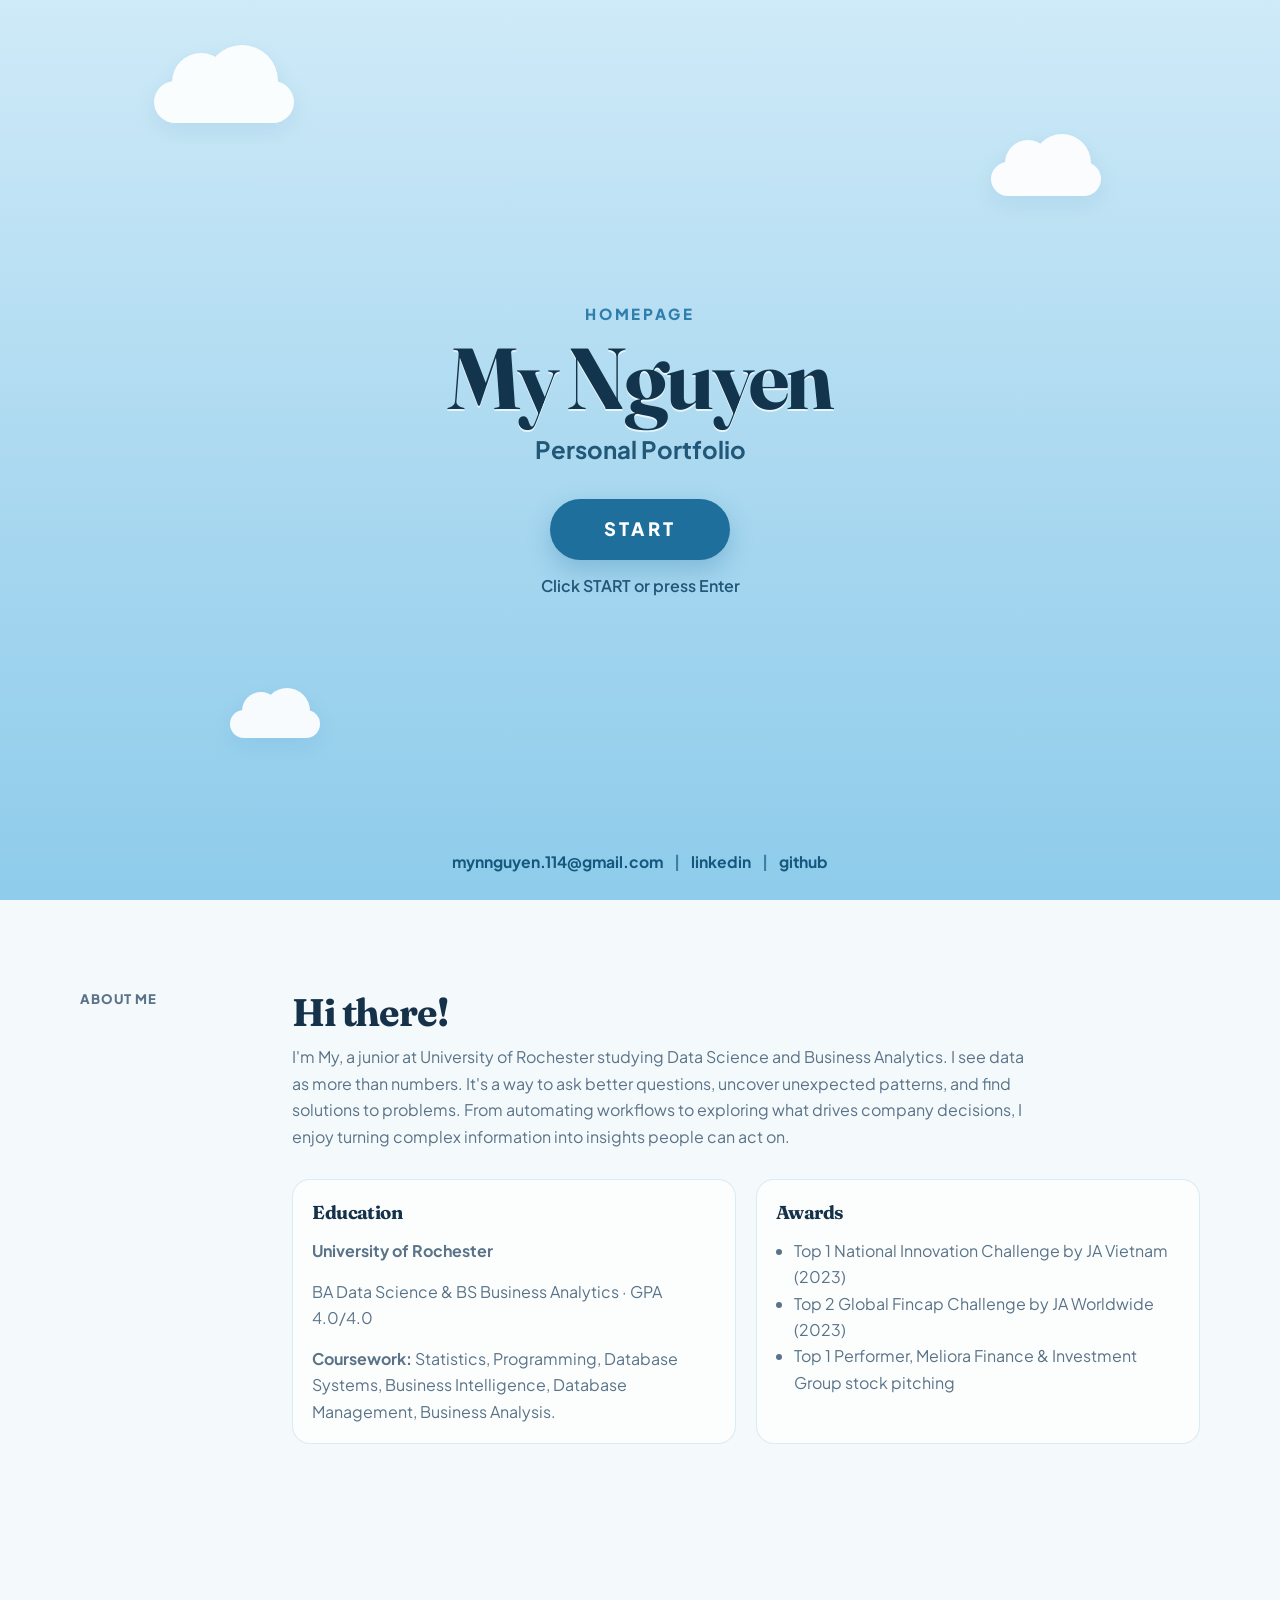
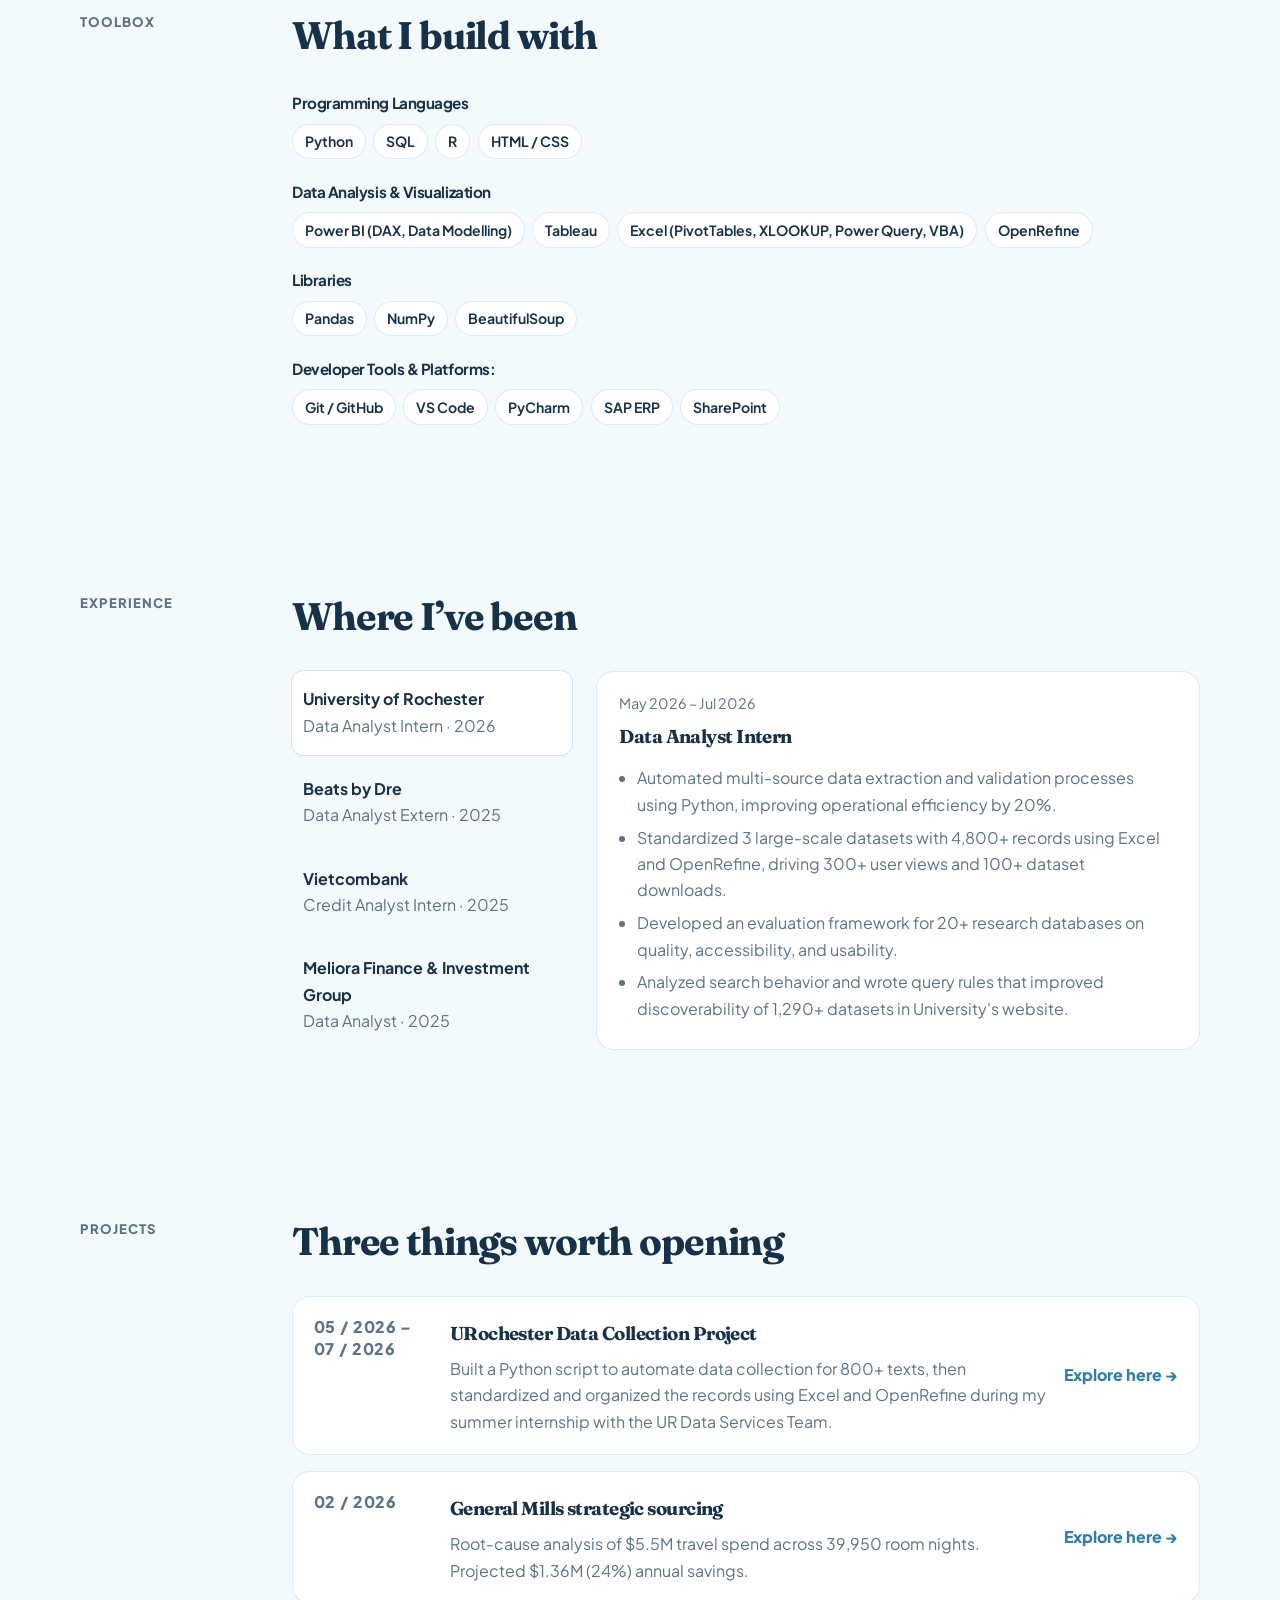
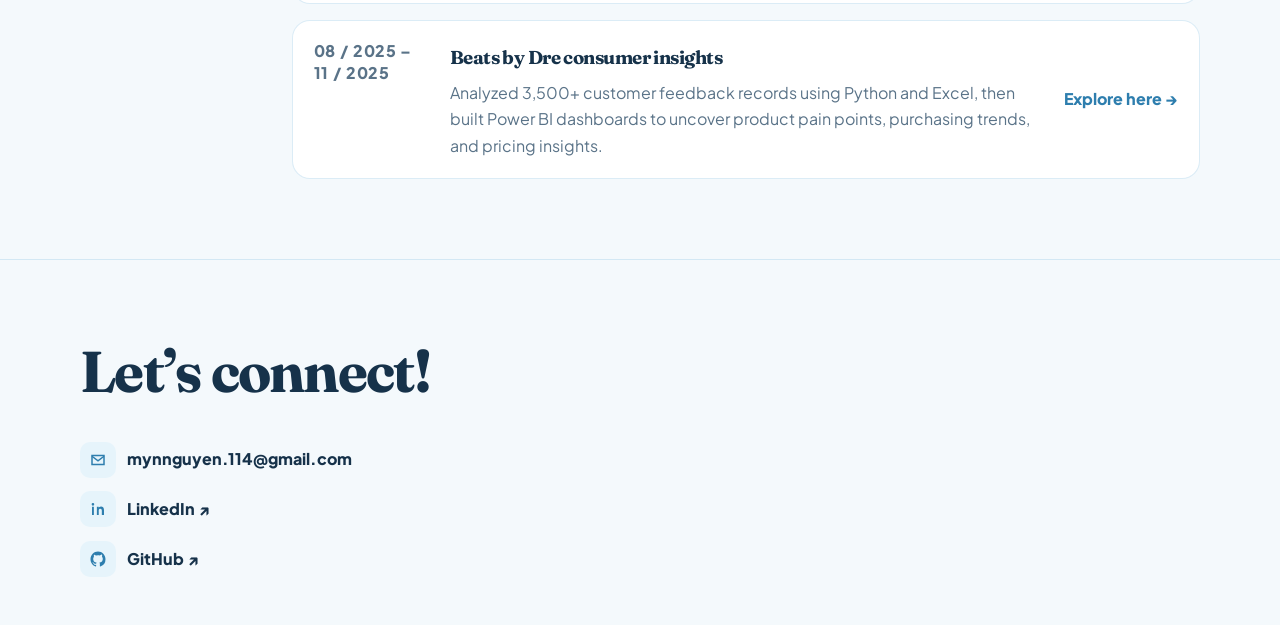
==== commit 198ae99d: "Update portfolio layout, content and styling" ====
--- a/index.html
+++ b/index.html
@@ -8,365 +8,7 @@
   <link rel="preconnect" href="https://fonts.googleapis.com" />
   <link rel="preconnect" href="https://fonts.gstatic.com" crossorigin />
   <link href="https://fonts.googleapis.com/css2?family=Fraunces:opsz,wght@9..144,500;9..144,650;9..144,700&family=Plus+Jakarta+Sans:wght@400;500;600;700;800&display=swap" rel="stylesheet" />
-  <style>
-    :root {
-      --bg: #f4f9fc;
-      --bg-elev: #ffffff;
-      --ink: #16324a;
-      --muted: #5a7388;
-      --line: rgba(92, 168, 214, 0.22);
-      --blue: #89c9e8;
-      --blue-mid: #5aaad4;
-      --blue-deep: #2e7eae;
-      --blue-soft: #e6f4fb;
-      --shadow: 0 18px 40px rgba(46, 126, 174, 0.1);
-      --max: 1120px;
-    }
-    * { box-sizing: border-box; margin: 0; padding: 0; }
-    html { scroll-behavior: smooth; scroll-padding-top: 88px; }
-    body {
-      font-family: "Plus Jakarta Sans", sans-serif;
-      background: var(--bg);
-      color: var(--ink);
-      line-height: 1.65;
-      overflow-x: hidden;
-    }
-    body::before {
-      content: "";
-      position: fixed;
-      inset: 0;
-      pointer-events: none;
-      background-image:
-        linear-gradient(rgba(90, 170, 212, 0.08) 1px, transparent 1px),
-        linear-gradient(90deg, rgba(90, 170, 212, 0.08) 1px, transparent 1px);
-      background-size: 72px 72px;
-      z-index: 0;
-    }
-    a { color: inherit; text-decoration: none; }
-    .wrap { width: min(var(--max), calc(100% - 2rem)); margin-inline: auto; position: relative; z-index: 1; }
-    section { padding: 5rem 0; }
-    h1, h2, h3 { font-family: Fraunces, Georgia, serif; letter-spacing: -0.03em; }
-    h2 { font-size: clamp(1.8rem, 3vw, 2.5rem); }
-
-    header {
-      position: sticky;
-      top: 0;
-      z-index: 20;
-      backdrop-filter: blur(16px);
-      background: rgba(244, 249, 252, 0.86);
-      border-bottom: 1px solid var(--line);
-    }
-    .nav {
-      display: flex;
-      align-items: center;
-      justify-content: space-between;
-      min-height: 72px;
-      gap: 1rem;
-    }
-    .logo {
-      width: 42px;
-      height: 42px;
-      border-radius: 10px;
-      background: #7ec8e8;
-      color: #12344c;
-      display: grid;
-      place-items: center;
-      font-weight: 800;
-      font-size: 0.85rem;
-    }
-    nav ul { list-style: none; display: flex; gap: 1.35rem; font-weight: 700; }
-    nav a { color: var(--muted); }
-    nav a:hover, nav a.active { color: var(--ink); }
-    .menu-btn {
-      display: none;
-      border: 1px solid var(--line);
-      background: #fff;
-      border-radius: 999px;
-      padding: 0.45rem 0.85rem;
-      font-weight: 700;
-      cursor: pointer;
-    }
-
-    .hero { min-height: calc(100vh - 72px); display: grid; align-content: center; padding-top: 4rem; }
-    .hero .meta { color: var(--muted); font-size: 0.85rem; font-weight: 700; letter-spacing: 0.16em; text-transform: uppercase; margin-bottom: 1.4rem; }
-    .hero h1 { font-size: clamp(3.2rem, 9vw, 7rem); line-height: 0.92; }
-    .hero h1 em { font-style: normal; color: var(--blue-deep); }
-    .hero .lead { max-width: 40rem; margin-top: 1.4rem; font-size: 1.15rem; color: var(--muted); }
-    .hero .lead strong { color: var(--ink); font-weight: 700; }
-    .cta-row { display: flex; flex-wrap: wrap; gap: 0.8rem; margin-top: 1.8rem; }
-    .btn {
-      display: inline-flex;
-      align-items: center;
-      gap: 0.4rem;
-      padding: 0.78rem 1.15rem;
-      border-radius: 999px;
-      font-weight: 800;
-      border: 1.5px solid var(--ink);
-    }
-    .btn-primary { background: var(--ink); color: #f4f9fc; }
-    .btn-primary:hover { background: var(--blue-deep); border-color: var(--blue-deep); }
-    .btn-ghost { background: #fff; }
-    .btn-ghost:hover { border-color: var(--blue-mid); color: var(--blue-deep); }
-
-    .split {
-      display: grid;
-      grid-template-columns: 180px 1fr;
-      gap: 2rem;
-      align-items: start;
-    }
-    .split > .label {
-      font-size: 0.82rem;
-      font-weight: 800;
-      letter-spacing: 0.08em;
-      text-transform: uppercase;
-      color: var(--muted);
-      padding-top: 0.45rem;
-    }
-    .about p { color: var(--muted); max-width: 62ch; }
-    .about p + p { margin-top: 0.9rem; }
-    .edu-awards {
-      display: grid;
-      grid-template-columns: 1fr 1fr;
-      gap: 1.2rem;
-      margin-top: 1.8rem;
-    }
-    .panel {
-      border: 1px solid var(--line);
-      border-radius: 18px;
-      padding: 1.15rem 1.2rem;
-      background: rgba(255,255,255,0.72);
-    }
-    .panel h3 { margin-bottom: 0.55rem; }
-    .panel p { color: var(--muted); margin-top: 0.35rem; }
-
-    .skill-groups { display: grid; gap: 1.2rem; }
-    .skill-groups h3 { font-family: "Plus Jakarta Sans", sans-serif; font-size: 0.95rem; margin-bottom: 0.55rem; }
-    .chips { display: flex; flex-wrap: wrap; gap: 0.45rem; }
-    .chip {
-      border: 1px solid var(--line);
-      background: #fff;
-      border-radius: 999px;
-      padding: 0.32rem 0.75rem;
-      font-size: 0.88rem;
-      font-weight: 650;
-    }
-
-    .exp-layout {
-      display: grid;
-      grid-template-columns: 280px 1fr;
-      gap: 1.5rem;
-    }
-    .exp-nav { display: grid; gap: 0.35rem; }
-    .exp-tab {
-      text-align: left;
-      border: 0;
-      background: transparent;
-      padding: 0.75rem 0.7rem;
-      border-radius: 12px;
-      cursor: pointer;
-      font: inherit;
-      color: var(--muted);
-    }
-    .exp-tab strong { display: block; color: var(--ink); }
-    .exp-tab.active { background: #fff; box-shadow: 0 0 0 1px var(--line); }
-    .exp-detail {
-      border: 1px solid var(--line);
-      border-radius: 18px;
-      padding: 1.3rem 1.4rem;
-      background: #fff;
-      min-height: 280px;
-    }
-    .exp-detail .when { color: var(--muted); font-size: 0.9rem; }
-    .exp-detail h3 { margin: 0.35rem 0 0.8rem; }
-    .exp-detail ul { margin-left: 1.1rem; color: var(--muted); }
-    .exp-detail li { margin-bottom: 0.4rem; }
-    .exp-panel { display: none; }
-    .exp-panel.active { display: block; }
-
-    .work-list { display: grid; gap: 1rem; }
-    .work-card {
-      display: grid;
-      grid-template-columns: 120px 1fr auto;
-      gap: 1rem;
-      align-items: start;
-      border: 1px solid var(--line);
-      border-radius: 18px;
-      padding: 1.2rem 1.3rem;
-      background: #fff;
-    }
-    .work-card:hover { border-color: var(--blue-mid); }
-    .work-num { font-weight: 800; color: var(--blue-deep); letter-spacing: 0.04em; line-height: 1.35; }
-    .work-card h3 { margin: 0.15rem 0 0.4rem; }
-    .work-card p { color: var(--muted); }
-    .work-link {
-      font-weight: 800;
-      color: var(--blue-deep);
-      white-space: nowrap;
-      align-self: center;
-    }
-    .work-link:hover { text-decoration: underline; }
-
-    footer {
-      border-top: 1px solid var(--line);
-      padding: 4rem 0 3rem;
-    }
-    footer h2 { font-size: clamp(2.2rem, 5vw, 3.6rem); margin-bottom: 1.4rem; }
-    .contact-row {
-      display: flex;
-      flex-direction: column;
-      align-items: flex-start;
-      gap: 0.85rem;
-      font-weight: 800;
-    }
-    .contact-row a {
-      display: inline-flex;
-      align-items: center;
-      gap: 0.7rem;
-    }
-    .contact-row a:hover { color: var(--blue-deep); text-decoration: underline; }
-    .contact-icon {
-      width: 36px;
-      height: 36px;
-      border-radius: 10px;
-      background: var(--blue-soft);
-      color: var(--blue-deep);
-      display: grid;
-      place-items: center;
-      flex-shrink: 0;
-    }
-
-    .start-screen {
-      position: fixed;
-      inset: 0;
-      z-index: 80;
-      display: grid;
-      place-items: center;
-      background: linear-gradient(180deg, #cfeaf8 0%, #a9d8f0 55%, #8ecceb 100%);
-      overflow: hidden;
-      text-align: center;
-      padding: 1.5rem;
-    }
-    .start-screen.is-leaving { opacity: 0; pointer-events: none; transition: opacity 0.45s ease; }
-    .start-screen.is-gone { display: none; }
-    .cloud {
-      position: absolute;
-      background: #fff;
-      border-radius: 999px;
-      opacity: 0.92;
-      filter: drop-shadow(0 8px 12px rgba(46, 126, 174, 0.12));
-    }
-    .cloud::before, .cloud::after {
-      content: "";
-      position: absolute;
-      background: #fff;
-      border-radius: 50%;
-    }
-    .cloud-a { width: 140px; height: 42px; top: 9%; left: 12%; animation: drift 18s linear infinite; }
-    .cloud-a::before { width: 58px; height: 58px; left: 18px; top: -28px; }
-    .cloud-a::after { width: 72px; height: 72px; left: 52px; top: -36px; }
-    .cloud-b { width: 110px; height: 34px; top: 18%; right: 14%; animation: drift 22s linear infinite reverse; }
-    .cloud-b::before { width: 46px; height: 46px; left: 14px; top: -22px; }
-    .cloud-b::after { width: 58px; height: 58px; left: 42px; top: -28px; }
-    .cloud-c { width: 90px; height: 28px; bottom: 18%; left: 18%; animation: drift 20s linear infinite; }
-    .cloud-c::before { width: 38px; height: 38px; left: 12px; top: -18px; }
-    .cloud-c::after { width: 46px; height: 46px; left: 34px; top: -22px; }
-    @keyframes drift {
-      0%, 100% { transform: translateX(0); }
-      50% { transform: translateX(18px); }
-    }
-    .start-inner { position: relative; z-index: 1; }
-    .start-kicker {
-      font-size: 0.95rem;
-      font-weight: 800;
-      letter-spacing: 0.18em;
-      text-transform: uppercase;
-      color: var(--blue-deep);
-      margin-bottom: 0.6rem;
-    }
-    .start-inner h1 {
-      font-size: clamp(3rem, 8vw, 5.4rem);
-      color: #12344c;
-      line-height: 1;
-      text-shadow: 0 2px 0 rgba(255, 255, 255, 0.7);
-    }
-    .start-sub {
-      margin: 0.55rem 0 1.8rem;
-      font-size: clamp(1.15rem, 2.4vw, 1.5rem);
-      font-weight: 700;
-      color: #215777;
-    }
-    .start-btn {
-      display: inline-flex;
-      align-items: center;
-      justify-content: center;
-      min-width: 180px;
-      padding: 0.95rem 1.8rem;
-      border: 0;
-      border-radius: 999px;
-      background: #1f6f9c;
-      color: #fff;
-      font: inherit;
-      font-size: 1.15rem;
-      font-weight: 800;
-      letter-spacing: 0.18em;
-      cursor: pointer;
-      box-shadow: 0 10px 24px rgba(31, 111, 156, 0.28);
-      animation: pulse 1.8s ease-in-out infinite;
-    }
-    .start-btn:hover, .start-btn:focus-visible {
-      background: #15577d;
-      outline: 3px solid #fff;
-      outline-offset: 3px;
-    }
-    @keyframes pulse {
-      0%, 100% { transform: translateY(0); }
-      50% { transform: translateY(-5px); }
-    }
-    .start-hint { margin-top: 0.85rem; color: #215777; font-weight: 600; }
-    .start-links {
-      position: absolute;
-      bottom: 1.6rem;
-      left: 50%;
-      transform: translateX(-50%);
-      z-index: 1;
-      display: flex;
-      align-items: center;
-      gap: 0.7rem;
-      font-weight: 700;
-      color: #15577d;
-      font-size: 0.98rem;
-      white-space: nowrap;
-    }
-    .start-links a:hover { text-decoration: underline; }
-    .start-sep { color: #3d7ea3; }
-    body.start-lock { overflow: hidden; }
-    @media (prefers-reduced-motion: reduce) {
-      .cloud, .start-btn { animation: none; }
-      .start-screen.is-leaving { transition: none; }
-    }
-
-    @media (max-width: 860px) {
-      .split, .edu-awards, .exp-layout, .work-card {
-        grid-template-columns: 1fr;
-      }
-      .work-link { justify-self: start; }
-      nav ul {
-        display: none;
-        position: absolute;
-        right: 1rem;
-        top: 72px;
-        flex-direction: column;
-        background: #fff;
-        border: 1px solid var(--line);
-        border-radius: 14px;
-        padding: 0.8rem 1rem;
-        box-shadow: var(--shadow);
-      }
-      nav ul.open { display: flex; }
-      .menu-btn { display: inline-block; }
-      section { padding: 3.4rem 0; }
-    }
-  </style>
+  <link rel="stylesheet" href="style.css" />
 </head>
 <body class="start-lock">
   <div class="start-screen" id="startScreen" role="dialog" aria-label="Start screen">
@@ -407,7 +49,7 @@
 
   <main id="top" class="wrap">
     <section class="hero" id="home">
-      <p class="meta">Junior · University of Rochester</p>
+      <p class="meta">DATA SCIENCE & BUSINESS ANALYTICS · University of Rochester</p>
       <h1>My<em> Nguyen</em></h1>
       <p class="lead">
         Aspiring Data Scientist/Data Analyst curious about the
@@ -425,24 +67,27 @@
         <div>
           <h2>Hi there!</h2>
           <p>
-            I’m My, a junior at the University of Rochester. I enjoy
-            digging into messy data, finding patterns others might miss, and turning
-            them into insights that make a difference. From automating research data
-            workflows to uncovering customer trends and evaluating credit risk, I’m
-            interested in what we can uncover by looking closer and asking better questions.
+            I'm My, a junior at University of Rochester studying Data Science 
+            and Business Analytics. I see data as more than numbers. 
+            It's a way to ask better questions, uncover unexpected patterns, 
+            and find solutions to problems. From automating workflows 
+            to exploring what drives company decisions, I enjoy turning complex 
+            information into insights people can act on.
           </p>
           <div class="edu-awards">
             <article class="panel">
               <h3>Education</h3>
               <p><strong>University of Rochester</strong></p>
               <p>BA Data Science &amp; BS Business Analytics · GPA 4.0/4.0</p>
-              <p>Coursework: Statistics, Programming, Database Systems, Business Intelligence, Database Management, Business Analysis.</p>
+              <p><strong>Coursework:</strong> Statistics, Programming, Database Systems, Business Intelligence, Database Management, Business Analysis.</p>
             </article>
             <article class="panel">
               <h3>Awards</h3>
-              <p>Top 2 Global Fincap Challenge by JA Worldwide (2023)</p>
-              <p>Top 1 National Innovation Challenge by JA Vietnam (2023)</p>
-              <p>Top 1 Performer, Meliora Finance &amp; Investment Group stock pitching</p>
+              <ul>
+                <li>Top 1 National Innovation Challenge by JA Vietnam (2023)</li>
+                <li>Top 2 Global Fincap Challenge by JA Worldwide (2023)</li>
+                <li>Top 1 Performer, Meliora Finance &amp; Investment Group stock pitching</li>
+              </ul>
             </article>
           </div>
         </div>
@@ -456,34 +101,37 @@
           <h2>What I build with</h2>
           <div class="skill-groups" style="margin-top: 1.4rem;">
             <div>
-              <h3>Programming</h3>
+              <h3>Programming Languages</h3>
               <div class="chips">
                 <span class="chip">Python</span>
                 <span class="chip">SQL</span>
                 <span class="chip">R</span>
-                <span class="chip">Pandas / NumPy</span>
-                <span class="chip">VBA</span>
-              </div>
-            </div>
-            <div>
-              <h3>Visualization</h3>
+                <span class="chip">HTML / CSS</span>
+              </div>
+            </div>
+            <div>
+              <h3>Data Analysis & Visualization</h3>
               <div class="chips">
-                <span class="chip">Power BI</span>
+                <span class="chip">Power BI (DAX, Data Modelling)</span>
                 <span class="chip">Tableau</span>
-              </div>
-            </div>
-            <div>
-              <h3>Data prep</h3>
+                <span class="chip">Excel (PivotTables, XLOOKUP, Power Query, VBA)</span>
+                <span class="chip">OpenRefine</span>
+              </div>
+            </div>
+            <div>
+              <h3>Libraries</h3>
               <div class="chips">
-                <span class="chip">Excel</span>
-                <span class="chip">Power Query</span>
-                <span class="chip">OpenRefine</span>
-              </div>
-            </div>
-            <div>
-              <h3>Platforms</h3>
+                <span class="chip">Pandas</span>
+                <span class="chip">NumPy</span>
+                <span class="chip">BeautifulSoup</span>
+              </div>
+            </div>
+            <div>
+              <h3>Developer Tools & Platforms:</h3>
               <div class="chips">
                 <span class="chip">Git / GitHub</span>
+                <span class="chip">VS Code</span>
+                <span class="chip">PyCharm</span>
                 <span class="chip">SAP ERP</span>
                 <span class="chip">SharePoint</span>
               </div>
@@ -503,16 +151,17 @@
               <button class="exp-tab active" type="button" data-exp="0"><strong>University of Rochester</strong>Data Analyst Intern · 2026</button>
               <button class="exp-tab" type="button" data-exp="1"><strong>Beats by Dre</strong>Data Analyst Extern · 2025</button>
               <button class="exp-tab" type="button" data-exp="2"><strong>Vietcombank</strong>Credit Analyst Intern · 2025</button>
+              <button class="exp-tab" type="button" data-exp="3"><strong>Meliora Finance &amp; Investment Group</strong>Data Analyst · 2025</button>
             </div>
             <div>
               <article class="exp-detail exp-panel active" data-exp="0">
                 <p class="when">May 2026 – Jul 2026</p>
                 <h3>Data Analyst Intern</h3>
                 <ul>
-                  <li>Built a Python/BeautifulSoup workflow to automate extraction for 800+ texts, improving operational efficiency by 20%.</li>
-                  <li>Standardized 3 large-scale datasets with 4,800+ records using Excel and OpenRefine.</li>
+                  <li>Automated multi-source data extraction and validation processes using Python, improving operational efficiency by 20%.</li>
+                  <li>Standardized 3 large-scale datasets with 4,800+ records using Excel and OpenRefine, driving 300+ user views and 100+ dataset downloads.</li>
                   <li>Developed an evaluation framework for 20+ research databases on quality, accessibility, and usability.</li>
-                  <li>Analyzed search behavior and wrote query rules that improved discoverability of 1,290+ datasets in Primo.</li>
+                  <li>Analyzed search behavior and wrote query rules that improved discoverability of 1,290+ datasets in University's website.</li>
                 </ul>
               </article>
               <article class="exp-detail exp-panel" data-exp="1">
@@ -520,7 +169,8 @@
                 <h3>Data Analyst Extern</h3>
                 <ul>
                   <li>Ran EDA on 3,500+ consumer feedback records with Python (Pandas, NumPy) and Excel.</li>
-                  <li>Built executive Power BI dashboards tracking KPIs, purchase drivers, and $50–$100 / $100–$200 price bands.</li>
+                  <li>Built Power BI dashboards to track KPIs, analyze business performance, and communicate insights on
+                    top purchase drivers and optimal price recommendations.</li>
                 </ul>
               </article>
               <article class="exp-detail exp-panel" data-exp="2">
@@ -530,6 +180,15 @@
                   <li>Processed and validated 50+ end-to-end loan applications weekly.</li>
                   <li>Produced 20+ credit grading and financial risk reports from income statements and credit histories.</li>
                   <li>Performed variance analysis of reported property values vs. market data to flag collateral gaps.</li>
+                </ul>
+              </article>
+              <article class="exp-detail exp-panel" data-exp="3">
+                <p class="when">Feb 2025 – Feb 2026</p>
+                <h3>Data Analyst</h3>
+                <ul>
+                  <li>Conducted business and financial analysis using Bloomberg Terminal to evaluate Alphabet Class C (GOOG)’s long-term growth, supporting a BUY recommendation; post-pitch performance evaluation found that GOOG outperformed the S&amp;P 500 by 58.91% in 2025.</li>
+                  <li>Analyzed historical financial and market data to identify key growth drivers and develop a risk management plan addressing three primary risks with corresponding mitigants using Alphabet’s 10-K filings.</li>
+                  <li>Performed competitive analysis and market research on 10 technology industry competitors, evaluating business models, financial performance, and market trends to identify go-to-market opportunities and inform strategic recommendations.</li>
                 </ul>
               </article>
             </div>
@@ -726,4 +385,4 @@
     setActiveNav();
   </script>
 </body>
-</html>
+</html>
--- a/style.css
+++ b/style.css
@@ -0,0 +1,362 @@
+:root {
+  --bg: #f4f9fc;
+  --bg-elev: #ffffff;
+  --ink: #16324a;
+  --muted: #5a7388;
+  --line: rgba(92, 168, 214, 0.22);
+  --blue: #89c9e8;
+  --blue-mid: #5aaad4;
+  --blue-deep: #2e7eae;
+  --blue-soft: #e6f4fb;
+  --shadow: 0 18px 40px rgba(46, 126, 174, 0.1);
+  --max: 1120px;
+}
+* { box-sizing: border-box; margin: 0; padding: 0; }
+html { scroll-behavior: smooth; scroll-padding-top: 88px; }
+body {
+  font-family: "Plus Jakarta Sans", sans-serif;
+  background: var(--bg);
+  color: var(--ink);
+  line-height: 1.65;
+  overflow-x: hidden;
+}
+body::before {
+  content: "";
+  position: fixed;
+  inset: 0;
+  pointer-events: none;
+  background-image:
+    linear-gradient(rgba(90, 170, 212, 0.08) 1px, transparent 1px),
+    linear-gradient(90deg, rgba(90, 170, 212, 0.08) 1px, transparent 1px);
+  background-size: 72px 72px;
+  z-index: 0;
+}
+a { color: inherit; text-decoration: none; }
+.wrap { width: min(var(--max), calc(100% - 2rem)); margin-inline: auto; position: relative; z-index: 1; }
+section { padding: 5rem 0; }
+h1, h2, h3 { font-family: Fraunces, Georgia, serif; letter-spacing: -0.03em; }
+h2 { font-size: clamp(1.8rem, 3vw, 2.5rem); }
+
+header {
+  position: sticky;
+  top: 0;
+  z-index: 20;
+  backdrop-filter: blur(16px);
+  background: rgba(244, 249, 252, 0.86);
+  border-bottom: 1px solid var(--line);
+}
+.nav {
+  display: flex;
+  align-items: center;
+  justify-content: space-between;
+  min-height: 72px;
+  gap: 1rem;
+}
+.logo {
+  width: 42px;
+  height: 42px;
+  border-radius: 10px;
+  background: #7ec8e8;
+  color: #12344c;
+  display: grid;
+  place-items: center;
+  font-weight: 800;
+  font-size: 0.85rem;
+}
+nav ul { list-style: none; display: flex; gap: 1.35rem; font-weight: 700; }
+nav a { color: var(--muted); }
+nav a:hover, nav a.active { color: var(--ink); }
+.menu-btn {
+  display: none;
+  border: 1px solid var(--line);
+  background: #fff;
+  border-radius: 999px;
+  padding: 0.45rem 0.85rem;
+  font-weight: 700;
+  cursor: pointer;
+}
+
+.hero { min-height: calc(100vh - 72px); display: grid; align-content: center; padding-top: 4rem; }
+.hero .meta { color: var(--muted); font-size: 0.85rem; font-weight: 700; letter-spacing: 0.16em; text-transform: uppercase; margin-bottom: 1.4rem; }
+.hero h1 { font-size: clamp(3.2rem, 9vw, 7rem); line-height: 0.92; }
+.hero h1 em { font-style: normal; color: var(--blue-deep); }
+.hero .lead { max-width: 40rem; margin-top: 1.4rem; font-size: 1.15rem; color: var(--muted); }
+.hero .lead strong { color: var(--ink); font-weight: 700; }
+.cta-row { display: flex; flex-wrap: wrap; gap: 0.8rem; margin-top: 1.8rem; }
+.btn {
+  display: inline-flex;
+  align-items: center;
+  gap: 0.4rem;
+  padding: 0.78rem 1.15rem;
+  border-radius: 999px;
+  font-weight: 800;
+  border: 1.5px solid var(--ink);
+}
+.btn-primary { background: var(--ink); color: #f4f9fc; }
+.btn-primary:hover { background: var(--blue-deep); border-color: var(--blue-deep); }
+.btn-ghost { background: #fff; }
+.btn-ghost:hover { border-color: var(--blue-mid); color: var(--blue-deep); }
+
+.split {
+  display: grid;
+  grid-template-columns: 180px 1fr;
+  gap: 2rem;
+  align-items: start;
+}
+.split > .label {
+  font-size: 0.82rem;
+  font-weight: 800;
+  letter-spacing: 0.08em;
+  text-transform: uppercase;
+  color: var(--muted);
+  padding-top: 0.45rem;
+}
+.about p { color: var(--muted); max-width: 62ch; }
+.about p + p { margin-top: 0.9rem; }
+.edu-awards {
+  display: grid;
+  grid-template-columns: 1fr 1fr;
+  gap: 1.2rem;
+  margin-top: 1.8rem;
+}
+.panel {
+  border: 1px solid var(--line);
+  border-radius: 18px;
+  padding: 1.15rem 1.2rem;
+  background: rgba(255,255,255,0.72);
+}
+.panel h3 { margin-bottom: 0.55rem; }
+.panel p { color: var(--muted); margin-top: 0.35rem; }
+
+.panel ul {
+  padding-left: 1.15rem;
+  color: var(--muted);
+}
+
+.skill-groups { display: grid; gap: 1.2rem; }
+.skill-groups h3 { font-family: "Plus Jakarta Sans", sans-serif; font-size: 0.95rem; margin-bottom: 0.55rem; }
+.chips { display: flex; flex-wrap: wrap; gap: 0.45rem; }
+.chip {
+  border: 1px solid var(--line);
+  background: #fff;
+  border-radius: 999px;
+  padding: 0.32rem 0.75rem;
+  font-size: 0.88rem;
+  font-weight: 650;
+}
+
+.exp-layout {
+  display: grid;
+  grid-template-columns: 280px 1fr;
+  gap: 1.5rem;
+}
+.exp-nav { display: grid; gap: 0.35rem; }
+.exp-tab {
+  text-align: left;
+  border: 0;
+  background: transparent;
+  padding: 0.75rem 0.7rem;
+  border-radius: 12px;
+  cursor: pointer;
+  font: inherit;
+  color: var(--muted);
+}
+.exp-tab strong { display: block; color: var(--ink); }
+.exp-tab.active { background: #fff; box-shadow: 0 0 0 1px var(--line); }
+.exp-detail {
+  border: 1px solid var(--line);
+  border-radius: 18px;
+  padding: 1.3rem 1.4rem;
+  background: #fff;
+  min-height: 280px;
+}
+.exp-detail .when { color: var(--muted); font-size: 0.9rem; }
+.exp-detail h3 { margin: 0.35rem 0 0.8rem; }
+.exp-detail ul { margin-left: 1.1rem; color: var(--muted); }
+.exp-detail li { margin-bottom: 0.4rem; }
+.exp-panel { display: none; }
+.exp-panel.active { display: block; }
+
+.work-list { display: grid; gap: 1rem; }
+.work-card {
+  display: grid;
+  grid-template-columns: 120px 1fr auto;
+  gap: 1rem;
+  align-items: start;
+  border: 1px solid var(--line);
+  border-radius: 18px;
+  padding: 1.2rem 1.3rem;
+  background: #fff;
+}
+.work-card:hover { border-color: var(--blue-mid); }
+.work-num { font-weight: 800; color: var(--blue-deep); letter-spacing: 0.04em; line-height: 1.35; }
+.work-card h3 { margin: 0.15rem 0 0.4rem; }
+.work-card p { color: var(--muted); }
+.work-link {
+  font-weight: 800;
+  color: var(--blue-deep);
+  white-space: nowrap;
+  align-self: center;
+}
+.work-link:hover { text-decoration: underline; }
+
+footer {
+  border-top: 1px solid var(--line);
+  padding: 4rem 0 3rem;
+}
+footer h2 { font-size: clamp(2.2rem, 5vw, 3.6rem); margin-bottom: 1.4rem; }
+.contact-row {
+  display: flex;
+  flex-direction: column;
+  align-items: flex-start;
+  gap: 0.85rem;
+  font-weight: 800;
+}
+.contact-row a {
+  display: inline-flex;
+  align-items: center;
+  gap: 0.7rem;
+}
+.contact-row a:hover { color: var(--blue-deep); text-decoration: underline; }
+.contact-icon {
+  width: 36px;
+  height: 36px;
+  border-radius: 10px;
+  background: var(--blue-soft);
+  color: var(--blue-deep);
+  display: grid;
+  place-items: center;
+  flex-shrink: 0;
+}
+
+.start-screen {
+  position: fixed;
+  inset: 0;
+  z-index: 80;
+  display: grid;
+  place-items: center;
+  background: linear-gradient(180deg, #cfeaf8 0%, #a9d8f0 55%, #8ecceb 100%);
+  overflow: hidden;
+  text-align: center;
+  padding: 1.5rem;
+}
+.start-screen.is-leaving { opacity: 0; pointer-events: none; transition: opacity 0.45s ease; }
+.start-screen.is-gone { display: none; }
+.cloud {
+  position: absolute;
+  background: #fff;
+  border-radius: 999px;
+  opacity: 0.92;
+  filter: drop-shadow(0 8px 12px rgba(46, 126, 174, 0.12));
+}
+.cloud::before, .cloud::after {
+  content: "";
+  position: absolute;
+  background: #fff;
+  border-radius: 50%;
+}
+.cloud-a { width: 140px; height: 42px; top: 9%; left: 12%; animation: drift 18s linear infinite; }
+.cloud-a::before { width: 58px; height: 58px; left: 18px; top: -28px; }
+.cloud-a::after { width: 72px; height: 72px; left: 52px; top: -36px; }
+.cloud-b { width: 110px; height: 34px; top: 18%; right: 14%; animation: drift 22s linear infinite reverse; }
+.cloud-b::before { width: 46px; height: 46px; left: 14px; top: -22px; }
+.cloud-b::after { width: 58px; height: 58px; left: 42px; top: -28px; }
+.cloud-c { width: 90px; height: 28px; bottom: 18%; left: 18%; animation: drift 20s linear infinite; }
+.cloud-c::before { width: 38px; height: 38px; left: 12px; top: -18px; }
+.cloud-c::after { width: 46px; height: 46px; left: 34px; top: -22px; }
+@keyframes drift {
+  0%, 100% { transform: translateX(0); }
+  50% { transform: translateX(18px); }
+}
+.start-inner { position: relative; z-index: 1; }
+.start-kicker {
+  font-size: 0.95rem;
+  font-weight: 800;
+  letter-spacing: 0.18em;
+  text-transform: uppercase;
+  color: var(--blue-deep);
+  margin-bottom: 0.6rem;
+}
+.start-inner h1 {
+  font-size: clamp(3rem, 8vw, 5.4rem);
+  color: #12344c;
+  line-height: 1;
+  text-shadow: 0 2px 0 rgba(255, 255, 255, 0.7);
+}
+.start-sub {
+  margin: 0.55rem 0 1.8rem;
+  font-size: clamp(1.15rem, 2.4vw, 1.5rem);
+  font-weight: 700;
+  color: #215777;
+}
+.start-btn {
+  display: inline-flex;
+  align-items: center;
+  justify-content: center;
+  min-width: 180px;
+  padding: 0.95rem 1.8rem;
+  border: 0;
+  border-radius: 999px;
+  background: #1f6f9c;
+  color: #fff;
+  font: inherit;
+  font-size: 1.15rem;
+  font-weight: 800;
+  letter-spacing: 0.18em;
+  cursor: pointer;
+  box-shadow: 0 10px 24px rgba(31, 111, 156, 0.28);
+  animation: pulse 1.8s ease-in-out infinite;
+}
+.start-btn:hover, .start-btn:focus-visible {
+  background: #15577d;
+  outline: 3px solid #fff;
+  outline-offset: 3px;
+}
+@keyframes pulse {
+  0%, 100% { transform: translateY(0); }
+  50% { transform: translateY(-5px); }
+}
+.start-hint { margin-top: 0.85rem; color: #215777; font-weight: 600; }
+.start-links {
+  position: absolute;
+  bottom: 1.6rem;
+  left: 50%;
+  transform: translateX(-50%);
+  z-index: 1;
+  display: flex;
+  align-items: center;
+  gap: 0.7rem;
+  font-weight: 700;
+  color: #15577d;
+  font-size: 0.98rem;
+  white-space: nowrap;
+}
+.start-links a:hover { text-decoration: underline; }
+.start-sep { color: #3d7ea3; }
+body.start-lock { overflow: hidden; }
+@media (prefers-reduced-motion: reduce) {
+  .cloud, .start-btn { animation: none; }
+  .start-screen.is-leaving { transition: none; }
+}
+
+@media (max-width: 860px) {
+  .split, .edu-awards, .exp-layout, .work-card {
+    grid-template-columns: 1fr;
+  }
+  .work-link { justify-self: start; }
+  nav ul {
+    display: none;
+    position: absolute;
+    right: 1rem;
+    top: 72px;
+    flex-direction: column;
+    background: #fff;
+    border: 1px solid var(--line);
+    border-radius: 14px;
+    padding: 0.8rem 1rem;
+    box-shadow: var(--shadow);
+  }
+  nav ul.open { display: flex; }
+  .menu-btn { display: inline-block; }
+  section { padding: 3.4rem 0; }
+}
